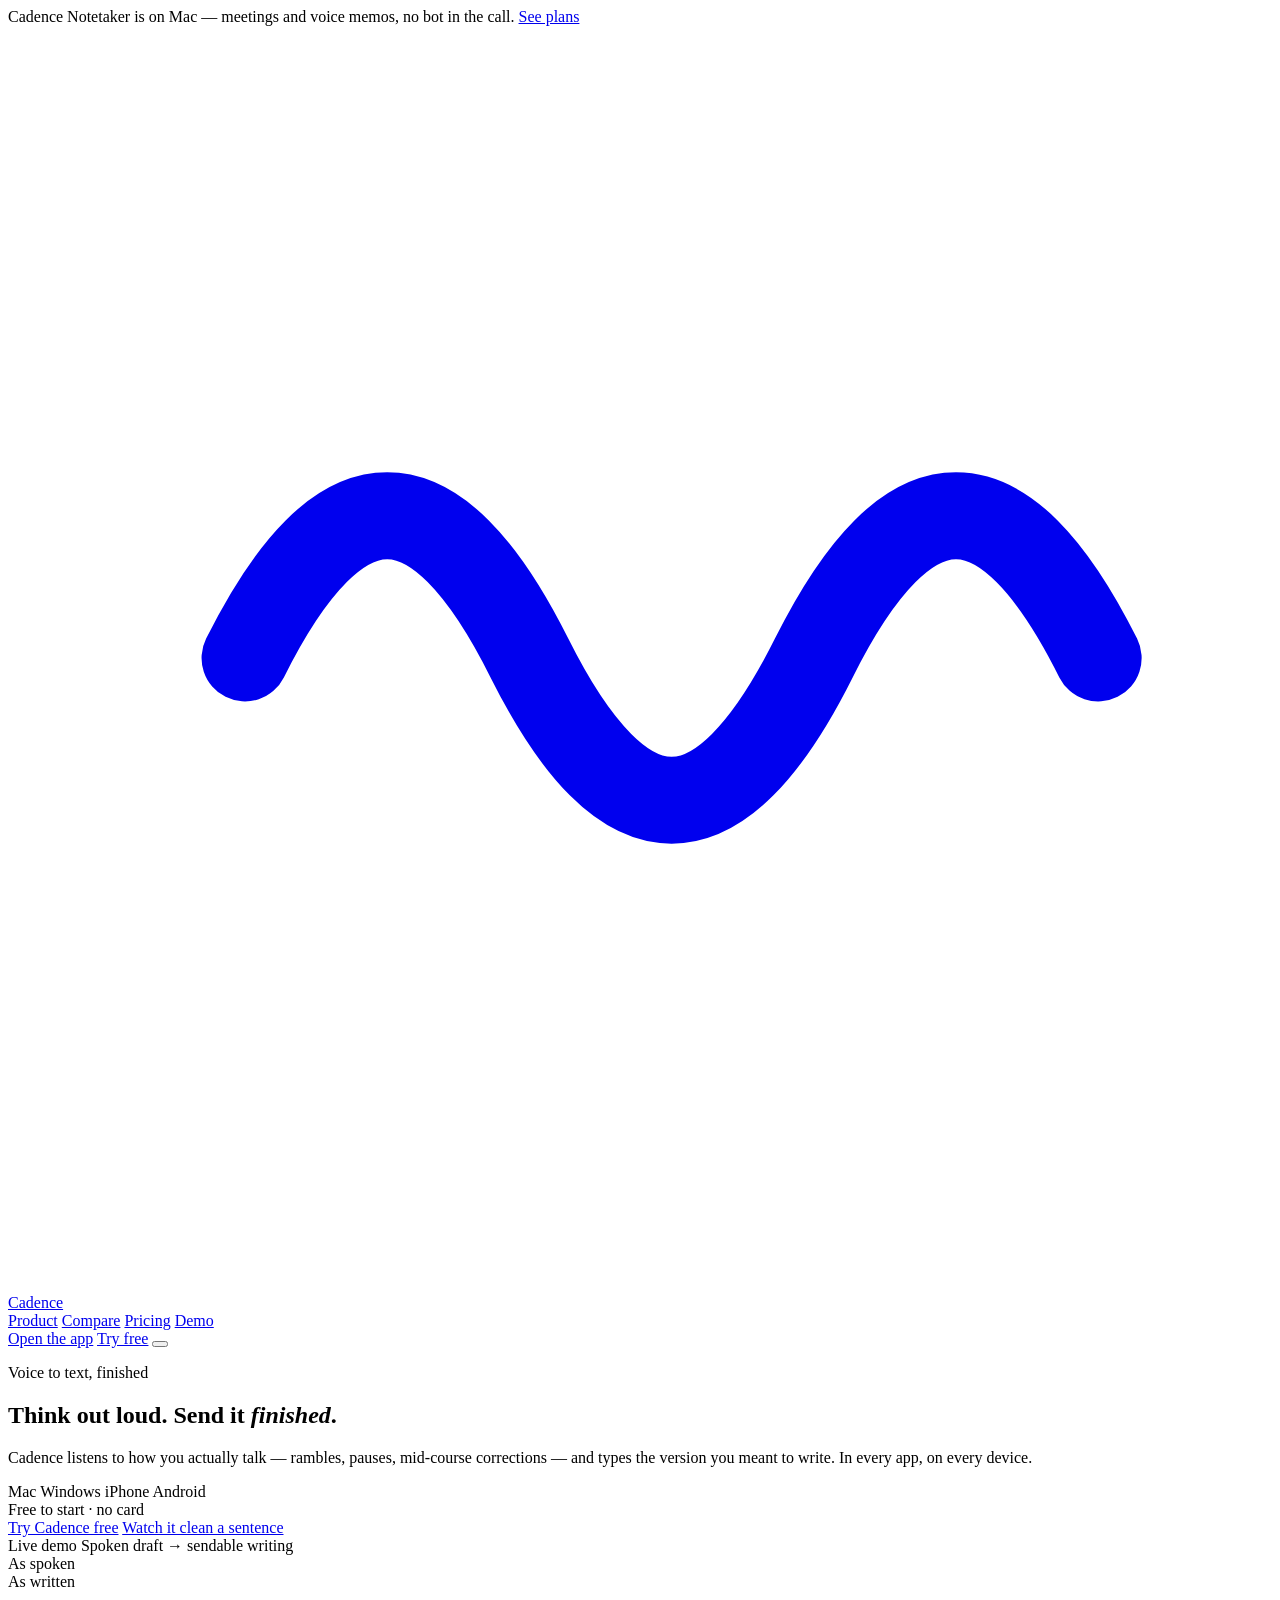
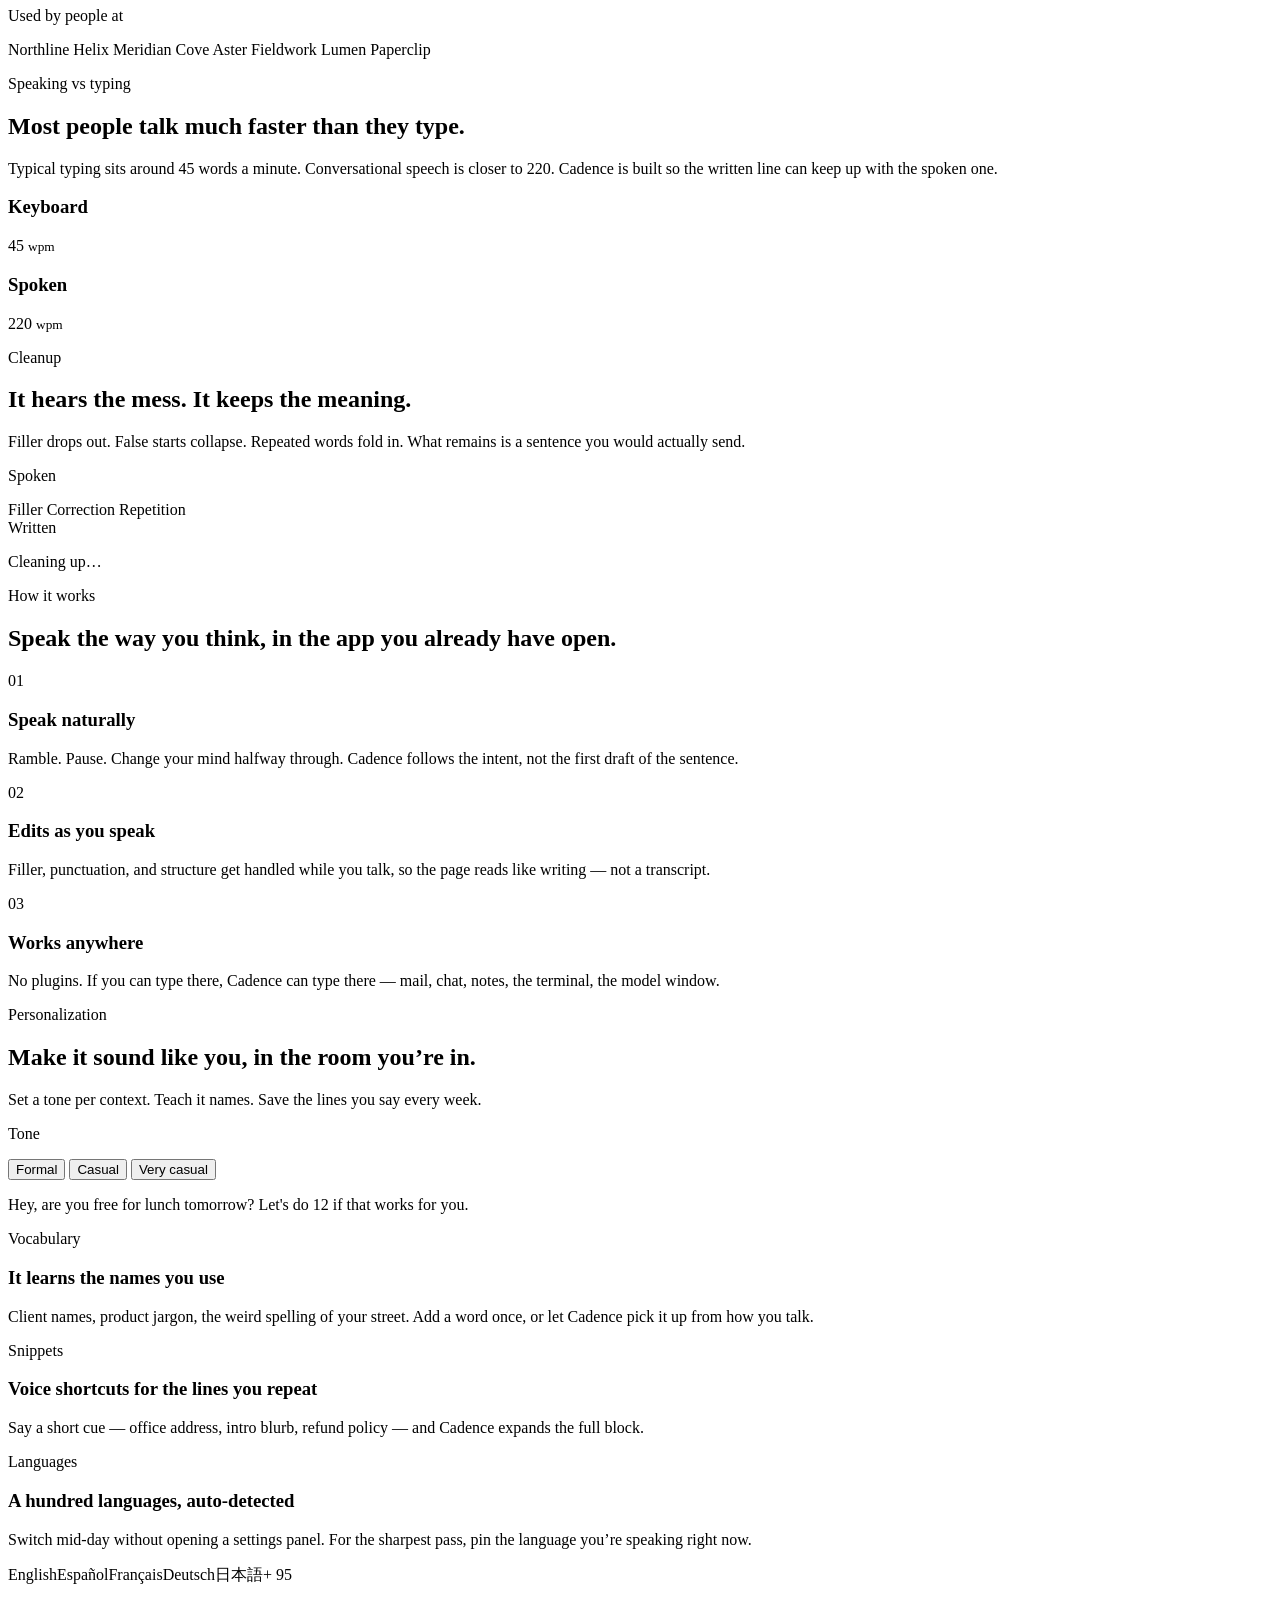
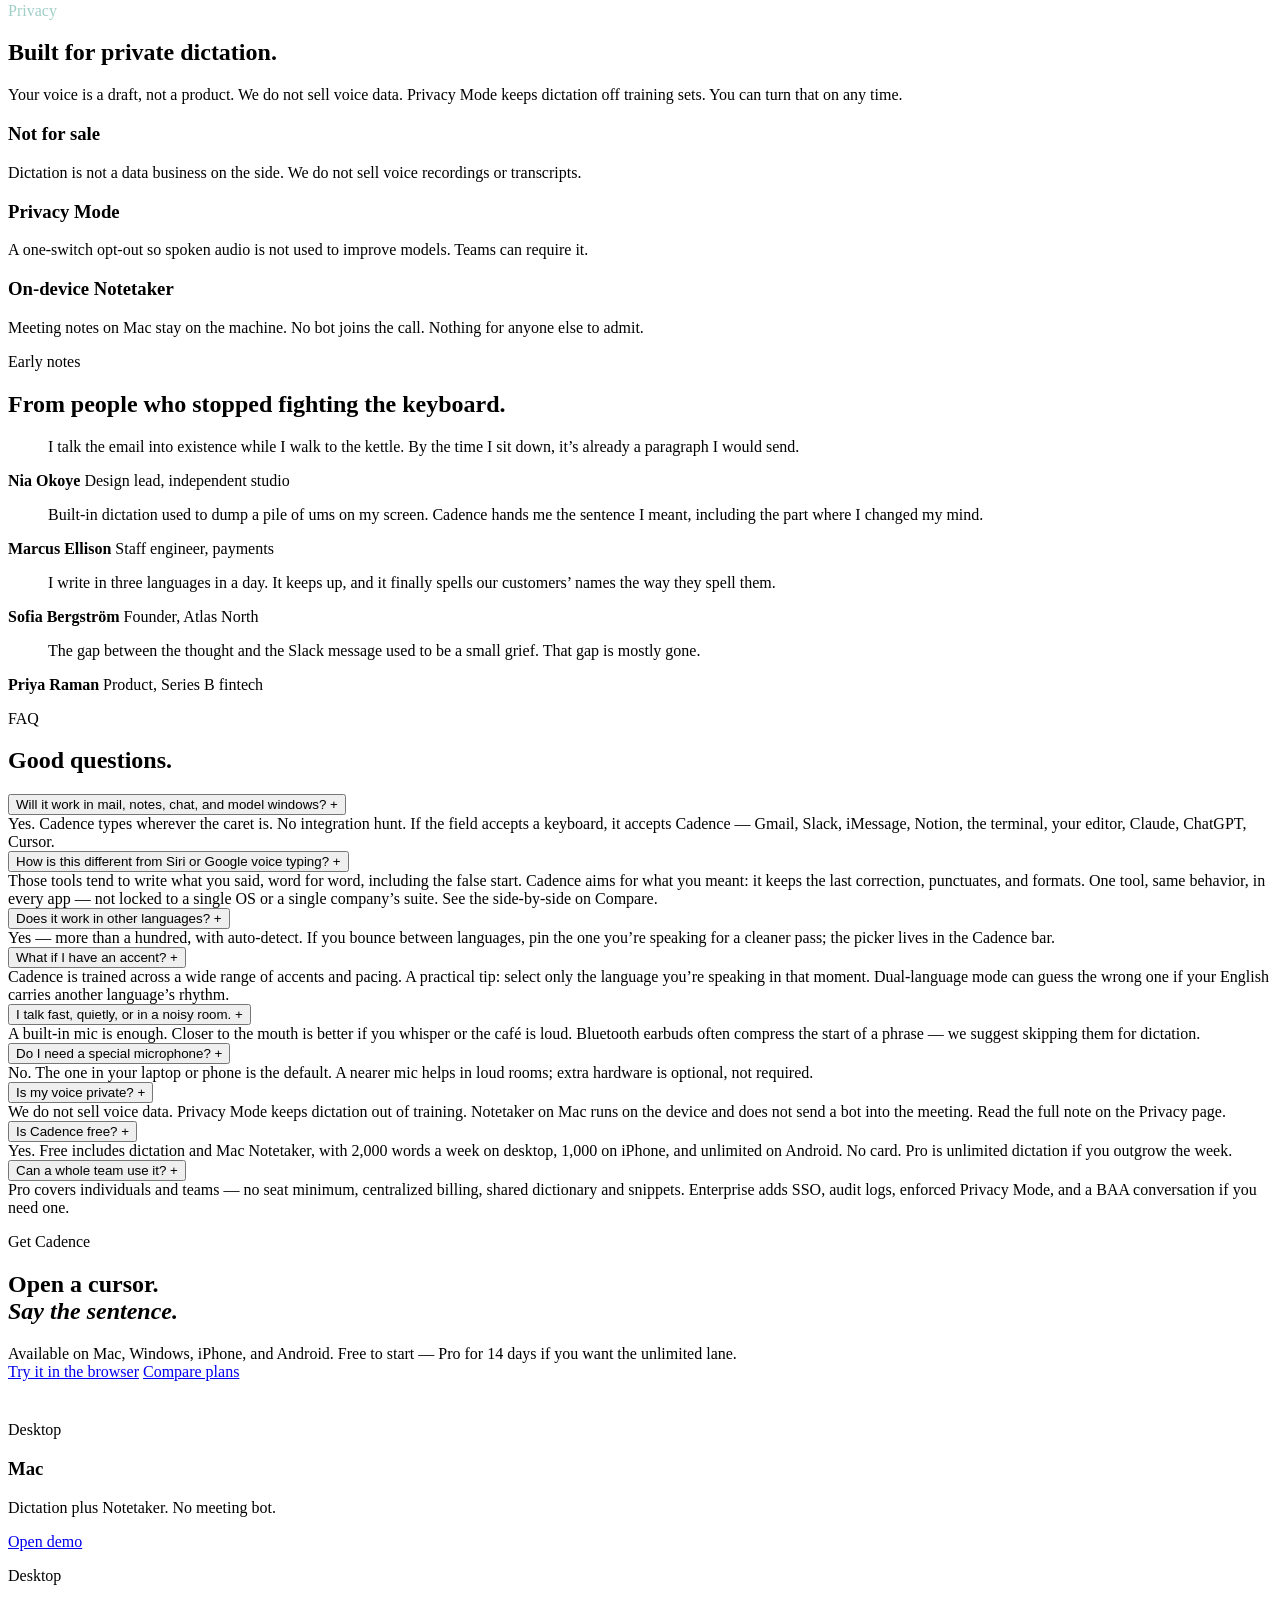
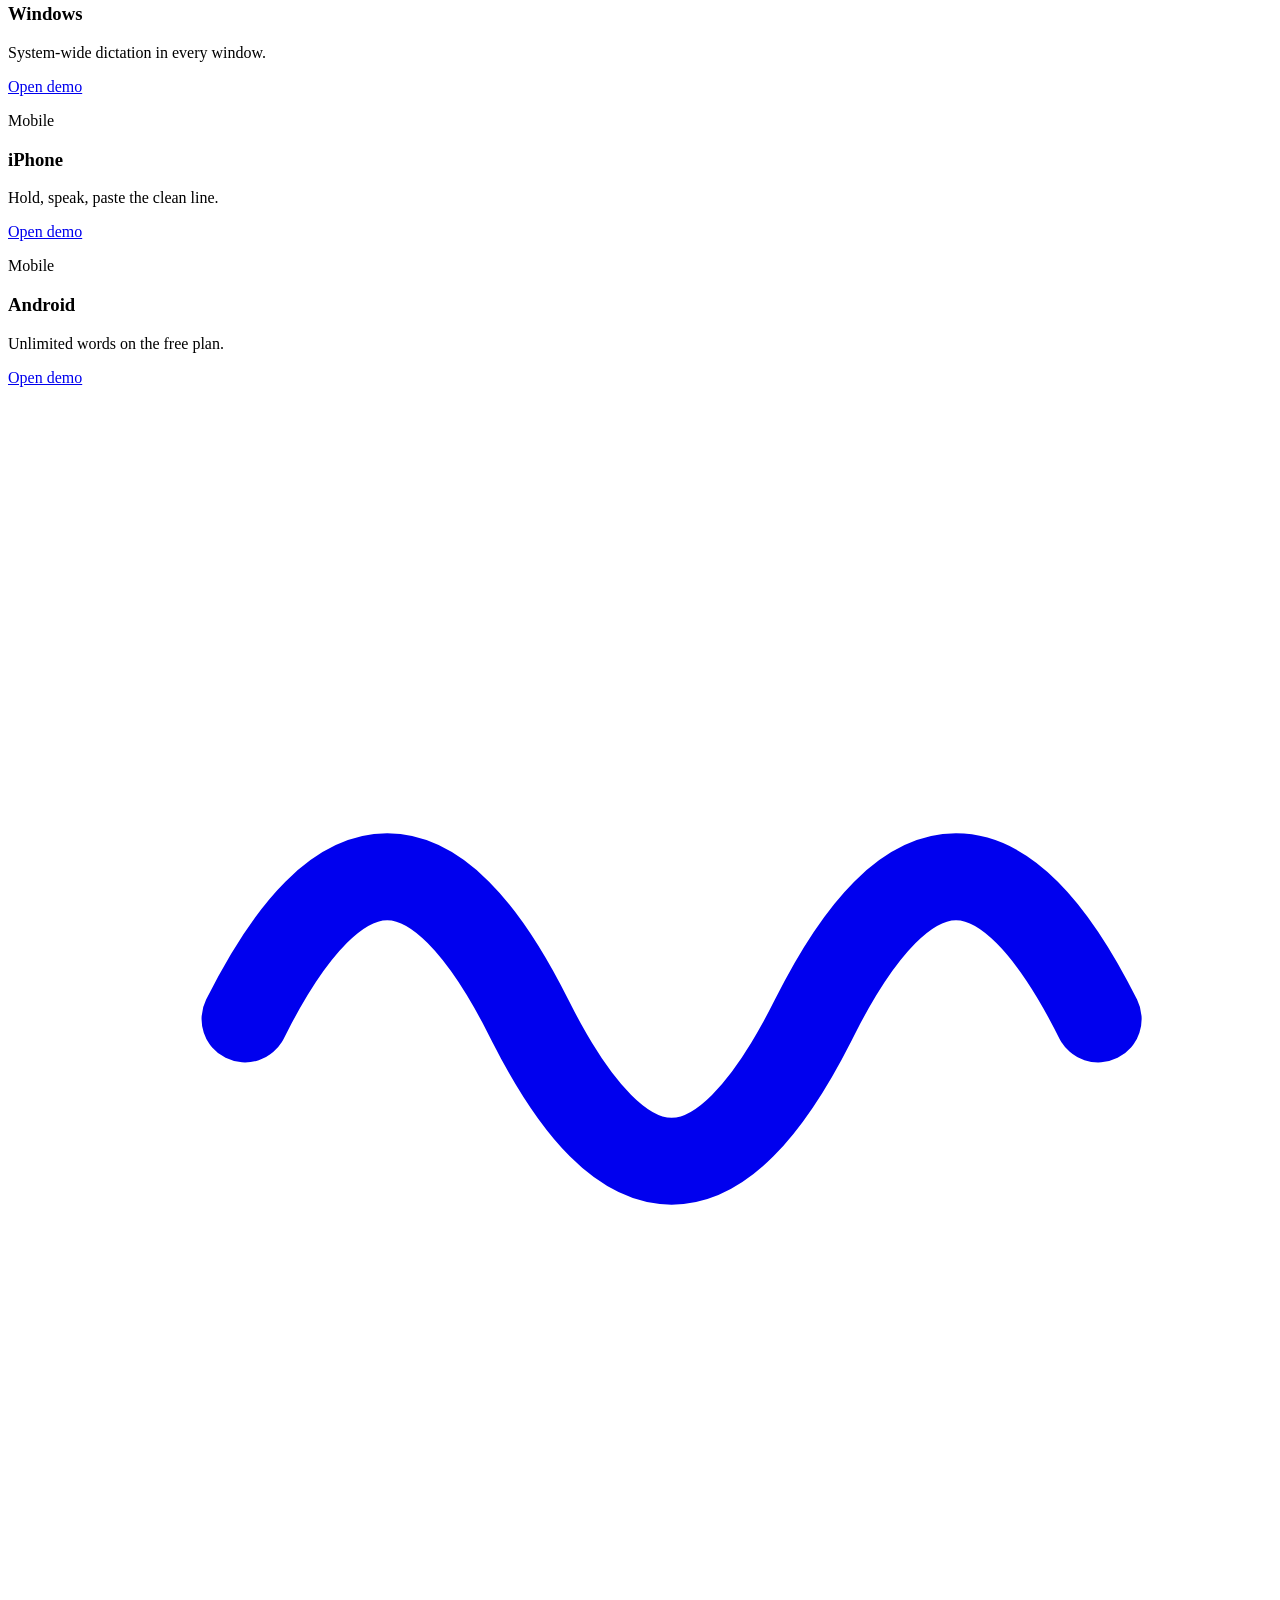
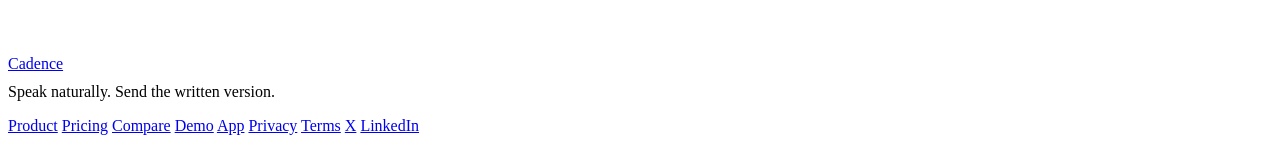
==== index.html @ e153c082 "Add Cadence homepage" ====
<!DOCTYPE html>
<html lang="en">
<head>
  <meta charset="utf-8" />
  <meta name="viewport" content="width=device-width, initial-scale=1" />
  <title>Cadence — Speak naturally, send polished writing</title>
  <meta name="description" content="Cadence turns natural speech into clear writing in every app on Mac, Windows, iPhone, and Android." />
  <link rel="icon" href="favicon.svg" type="image/svg+xml" />
  <link rel="preconnect" href="https://fonts.googleapis.com" />
  <link rel="preconnect" href="https://fonts.gstatic.com" crossorigin />
  <link href="https://fonts.googleapis.com/css2?family=Fraunces:ital,opsz,wght@0,9..144,400;0,9..144,500;0,9..144,600;1,9..144,400;1,9..144,520&family=Outfit:wght@300;400;500;560;600;700&display=swap" rel="stylesheet" />
  <link rel="stylesheet" href="styles.css" />
</head>
<body>
<div class="promo">Cadence Notetaker is on Mac — meetings and voice memos, no bot in the call. <a href="pricing.html">See plans</a></div>
<header class="nav" id="nav">
  <div class="nav-inner">
    <a class="brand" href="index.html" aria-label="Cadence home">
      <svg class="brand-mark" viewBox="0 0 32 32" fill="none" aria-hidden="true"><path d="M6 16c2.4-4.8 4.8-4.8 7.2 0s4.8 4.8 7.2 0 4.8-4.8 7.2 0" stroke="currentColor" stroke-width="2.2" stroke-linecap="round"/></svg>
      Cadence
    </a>
    <nav class="nav-links">
      <a href="index.html#product">Product</a>
      <a href="compare.html">Compare</a>
      <a href="pricing.html">Pricing</a>
      <a href="demo.html">Demo</a>
    </nav>
    <div class="nav-cta">
      <a class="btn btn-ghost btn-sm" href="app.html">Open the app</a>
      <a class="btn btn-ink btn-sm" href="app.html">Try free</a>
      <button class="nav-toggle" type="button" aria-label="Menu"><span></span></button>
    </div>
  </div>
</header>
<main>
  <section class="hero">
    <div class="wrap">
      <p class="kicker reveal">Voice to text, finished</p>
      <h1 class="display reveal reveal-2">
        <span class="line">Think out loud.</span>
        <span class="line">Send it <em>finished</em>.</span>
      </h1>
      <p class="hero-sub reveal reveal-3">Cadence listens to how you actually talk — rambles, pauses, mid-course corrections — and types the version you meant to write. In every app, on every device.</p>
      <div class="hero-meta">
        <div class="platforms">
          <span class="chip">Mac</span>
          <span class="chip">Windows</span>
          <span class="chip">iPhone</span>
          <span class="chip">Android</span>
        </div>
        <span>Free to start · no card</span>
      </div>
      <div class="hero-actions">
        <a class="btn btn-ink btn-lg" href="app.html">Try Cadence free</a>
        <a class="btn btn-ghost btn-lg" href="demo.html">Watch it clean a sentence</a>
      </div>
    </div>
    <div class="wrap-wide">
      <div class="stage" aria-live="polite">
        <div class="stage-bar">
          <span class="live-tag"><i class="live-dot"></i> Live demo</span>
          <span>Spoken draft → sendable writing</span>
        </div>
        <div class="stage-grid">
          <div class="stage-col">
            <div class="stage-label">As spoken</div>
            <div id="hero-raw" class="stage-text is-raw"></div>
          </div>
          <div class="stage-col">
            <div class="stage-label">As written</div>
            <div id="hero-clean" class="stage-text is-clean"></div>
          </div>
        </div>
      </div>
    </div>
  </section>
  <section class="logos">
    <div class="wrap">
      <p>Used by people at</p>
      <div class="logo-row" aria-label="Company wordmarks">
        <span class="wordmark">Northline</span>
        <span class="wordmark">Helix</span>
        <span class="wordmark">Meridian</span>
        <span class="wordmark">Cove</span>
        <span class="wordmark">Aster</span>
        <span class="wordmark">Fieldwork</span>
        <span class="wordmark">Lumen</span>
        <span class="wordmark">Paperclip</span>
      </div>
    </div>
  </section>
  <section class="speed" id="product">
    <div class="wrap">
      <div class="section-head">
        <p class="kicker">Speaking vs typing</p>
        <h2>Most people talk much faster than they type.</h2>
        <p>Typical typing sits around 45 words a minute. Conversational speech is closer to 220. Cadence is built so the written line can keep up with the spoken one.</p>
      </div>
      <div class="speed-grid">
        <article class="speed-card">
          <header>
            <h3>Keyboard</h3>
            <div class="wpm">45 <small>wpm</small></div>
          </header>
          <div id="kb-stream" class="speed-stream"></div>
        </article>
        <article class="speed-card is-voice">
          <header>
            <h3>Spoken</h3>
            <div class="wpm">220 <small>wpm</small></div>
          </header>
          <div id="voice-stream" class="speed-stream"></div>
        </article>
      </div>
    </div>
  </section>
  <section>
    <div class="wrap">
      <div class="section-head">
        <p class="kicker">Cleanup</p>
        <h2>It hears the mess. It keeps the meaning.</h2>
        <p>Filler drops out. False starts collapse. Repeated words fold in. What remains is a sentence you would actually send.</p>
      </div>
      <div class="cleanup-card">
        <div class="cleanup-inner">
          <div class="cleanup-raw">
            <div class="stage-label">Spoken</div>
            <p id="cleanup-raw" class="stage-text is-raw"></p>
            <div class="chips">
              <span class="flag" id="chip-fill">Filler</span>
              <span class="flag" id="chip-corr">Correction</span>
              <span class="flag" id="chip-rep">Repetition</span>
            </div>
          </div>
          <div class="cleanup-out">
            <div class="stage-label">Written</div>
            <p id="cleanup-out" class="stage-text is-clean">Cleaning up…</p>
          </div>
        </div>
      </div>
    </div>
  </section>
  <section>
    <div class="wrap">
      <div class="section-head">
        <p class="kicker">How it works</p>
        <h2>Speak the way you think, in the app you already have open.</h2>
      </div>
      <div class="pillars">
        <article class="pillar">
          <p class="kicker">01</p>
          <h3>Speak naturally</h3>
          <p>Ramble. Pause. Change your mind halfway through. Cadence follows the intent, not the first draft of the sentence.</p>
          <div class="mini-demo" id="mini-speak"></div>
        </article>
        <article class="pillar">
          <p class="kicker">02</p>
          <h3>Edits as you speak</h3>
          <p>Filler, punctuation, and structure get handled while you talk, so the page reads like writing — not a transcript.</p>
          <div class="mini-demo" id="mini-edit"></div>
        </article>
        <article class="pillar">
          <p class="kicker">03</p>
          <h3>Works anywhere</h3>
          <p>No plugins. If you can type there, Cadence can type there — mail, chat, notes, the terminal, the model window.</p>
          <div class="mini-demo" id="mini-anywhere"></div>
        </article>
      </div>
    </div>
  </section>
  <section>
    <div class="wrap">
      <div class="section-head">
        <p class="kicker">Personalization</p>
        <h2>Make it sound like you, in the room you’re in.</h2>
        <p>Set a tone per context. Teach it names. Save the lines you say every week.</p>
      </div>
      <div class="tone-panel">
        <p class="kicker">Tone</p>
        <div class="tone-pills" role="tablist">
          <button type="button" data-tone="formal">Formal</button>
          <button type="button" class="is-on" data-tone="casual">Casual</button>
          <button type="button" data-tone="very">Very casual</button>
        </div>
        <p id="tone-sample" class="tone-sample">Hey, are you free for lunch tomorrow? Let's do 12 if that works for you.</p>
      </div>
      <div class="cards-3">
        <article class="soft-card">
          <p class="kicker">Vocabulary</p>
          <h3>It learns the names you use</h3>
          <p>Client names, product jargon, the weird spelling of your street. Add a word once, or let Cadence pick it up from how you talk.</p>
        </article>
        <article class="soft-card">
          <p class="kicker">Snippets</p>
          <h3>Voice shortcuts for the lines you repeat</h3>
          <p>Say a short cue — office address, intro blurb, refund policy — and Cadence expands the full block.</p>
        </article>
        <article class="soft-card">
          <p class="kicker">Languages</p>
          <h3>A hundred languages, auto-detected</h3>
          <p>Switch mid-day without opening a settings panel. For the sharpest pass, pin the language you’re speaking right now.</p>
          <div class="lang-pills">
            <span>English</span><span>Español</span><span>Français</span><span>Deutsch</span><span>日本語</span><span>+ 95</span>
          </div>
        </article>
      </div>
    </div>
  </section>
  <section>
    <div class="wrap">
      <div class="privacy-band">
        <div class="wrap" style="width:min(1100px, calc(100% - 56px))">
          <div class="section-head">
            <p class="kicker" style="color:#9FCFC6">Privacy</p>
            <h2>Built for private dictation.</h2>
            <p>Your voice is a draft, not a product. We do not sell voice data. Privacy Mode keeps dictation off training sets. You can turn that on any time.</p>
          </div>
          <div class="privacy-grid">
            <article>
              <h3>Not for sale</h3>
              <p>Dictation is not a data business on the side. We do not sell voice recordings or transcripts.</p>
            </article>
            <article>
              <h3>Privacy Mode</h3>
              <p>A one-switch opt-out so spoken audio is not used to improve models. Teams can require it.</p>
            </article>
            <article>
              <h3>On-device Notetaker</h3>
              <p>Meeting notes on Mac stay on the machine. No bot joins the call. Nothing for anyone else to admit.</p>
            </article>
          </div>
        </div>
      </div>
    </div>
  </section>
  <section>
    <div class="wrap">
      <div class="section-head">
        <p class="kicker">Early notes</p>
        <h2>From people who stopped fighting the keyboard.</h2>
      </div>
      <div class="quotes">
        <article class="quote">
          <blockquote>I talk the email into existence while I walk to the kettle. By the time I sit down, it’s already a paragraph I would send.</blockquote>
          <footer><strong>Nia Okoye</strong> Design lead, independent studio</footer>
        </article>
        <article class="quote">
          <blockquote>Built-in dictation used to dump a pile of ums on my screen. Cadence hands me the sentence I meant, including the part where I changed my mind.</blockquote>
          <footer><strong>Marcus Ellison</strong> Staff engineer, payments</footer>
        </article>
        <article class="quote">
          <blockquote>I write in three languages in a day. It keeps up, and it finally spells our customers’ names the way they spell them.</blockquote>
          <footer><strong>Sofia Bergström</strong> Founder, Atlas North</footer>
        </article>
        <article class="quote">
          <blockquote>The gap between the thought and the Slack message used to be a small grief. That gap is mostly gone.</blockquote>
          <footer><strong>Priya Raman</strong> Product, Series B fintech</footer>
        </article>
      </div>
    </div>
  </section>
  <section id="faq">
    <div class="wrap">
      <div class="section-head">
        <p class="kicker">FAQ</p>
        <h2>Good questions.</h2>
      </div>
      <div class="faq-list">
        <article class="faq-item is-open">
          <button type="button">Will it work in mail, notes, chat, and model windows? <span>+</span></button>
          <div class="ans">Yes. Cadence types wherever the caret is. No integration hunt. If the field accepts a keyboard, it accepts Cadence — Gmail, Slack, iMessage, Notion, the terminal, your editor, Claude, ChatGPT, Cursor.</div>
        </article>
        <article class="faq-item">
          <button type="button">How is this different from Siri or Google voice typing? <span>+</span></button>
          <div class="ans">Those tools tend to write what you said, word for word, including the false start. Cadence aims for what you meant: it keeps the last correction, punctuates, and formats. One tool, same behavior, in every app — not locked to a single OS or a single company’s suite. See the side-by-side on Compare.</div>
        </article>
        <article class="faq-item">
          <button type="button">Does it work in other languages? <span>+</span></button>
          <div class="ans">Yes — more than a hundred, with auto-detect. If you bounce between languages, pin the one you’re speaking for a cleaner pass; the picker lives in the Cadence bar.</div>
        </article>
        <article class="faq-item">
          <button type="button">What if I have an accent? <span>+</span></button>
          <div class="ans">Cadence is trained across a wide range of accents and pacing. A practical tip: select only the language you’re speaking in that moment. Dual-language mode can guess the wrong one if your English carries another language’s rhythm.</div>
        </article>
        <article class="faq-item">
          <button type="button">I talk fast, quietly, or in a noisy room. <span>+</span></button>
          <div class="ans">A built-in mic is enough. Closer to the mouth is better if you whisper or the café is loud. Bluetooth earbuds often compress the start of a phrase — we suggest skipping them for dictation.</div>
        </article>
        <article class="faq-item">
          <button type="button">Do I need a special microphone? <span>+</span></button>
          <div class="ans">No. The one in your laptop or phone is the default. A nearer mic helps in loud rooms; extra hardware is optional, not required.</div>
        </article>
        <article class="faq-item">
          <button type="button">Is my voice private? <span>+</span></button>
          <div class="ans">We do not sell voice data. Privacy Mode keeps dictation out of training. Notetaker on Mac runs on the device and does not send a bot into the meeting. Read the full note on the Privacy page.</div>
        </article>
        <article class="faq-item">
          <button type="button">Is Cadence free? <span>+</span></button>
          <div class="ans">Yes. Free includes dictation and Mac Notetaker, with 2,000 words a week on desktop, 1,000 on iPhone, and unlimited on Android. No card. Pro is unlimited dictation if you outgrow the week.</div>
        </article>
        <article class="faq-item">
          <button type="button">Can a whole team use it? <span>+</span></button>
          <div class="ans">Pro covers individuals and teams — no seat minimum, centralized billing, shared dictionary and snippets. Enterprise adds SSO, audit logs, enforced Privacy Mode, and a BAA conversation if you need one.</div>
        </article>
      </div>
    </div>
  </section>
  <section class="cta-band" id="download">
    <div class="wrap">
      <p class="kicker">Get Cadence</p>
      <h2>Open a cursor.<br><em>Say the sentence.</em></h2>
      <p class="lede" style="margin:0 auto">Available on Mac, Windows, iPhone, and Android. Free to start — Pro for 14 days if you want the unlimited lane.</p>
      <div class="cta-actions">
        <a class="btn btn-ink btn-lg" href="app.html">Try it in the browser</a>
        <a class="btn btn-ghost btn-lg" href="pricing.html">Compare plans</a>
      </div>
      <div class="dl-grid" style="margin-top:40px;text-align:left">
        <article class="dl-card">
          <p class="kicker">Desktop</p>
          <h3>Mac</h3>
          <p>Dictation plus Notetaker. No meeting bot.</p>
          <a class="btn btn-ink btn-sm" href="app.html">Open demo</a>
        </article>
        <article class="dl-card">
          <p class="kicker">Desktop</p>
          <h3>Windows</h3>
          <p>System-wide dictation in every window.</p>
          <a class="btn btn-ink btn-sm" href="app.html">Open demo</a>
        </article>
        <article class="dl-card">
          <p class="kicker">Mobile</p>
          <h3>iPhone</h3>
          <p>Hold, speak, paste the clean line.</p>
          <a class="btn btn-ink btn-sm" href="app.html">Open demo</a>
        </article>
        <article class="dl-card">
          <p class="kicker">Mobile</p>
          <h3>Android</h3>
          <p>Unlimited words on the free plan.</p>
          <a class="btn btn-ink btn-sm" href="app.html">Open demo</a>
        </article>
      </div>
    </div>
  </section>
</main>
<footer class="footer">
  <div class="wrap footer-grid">
    <div>
      <a class="brand" href="index.html">
        <svg class="brand-mark" viewBox="0 0 32 32" fill="none" aria-hidden="true"><path d="M6 16c2.4-4.8 4.8-4.8 7.2 0s4.8 4.8 7.2 0 4.8-4.8 7.2 0" stroke="currentColor" stroke-width="2.2" stroke-linecap="round"/></svg>
        Cadence
      </a>
      <p class="fine" style="margin-top:10px">Speak naturally. Send the written version.</p>
    </div>
    <nav>
      <a href="index.html#product">Product</a>
      <a href="pricing.html">Pricing</a>
      <a href="compare.html">Compare</a>
      <a href="demo.html">Demo</a>
      <a href="app.html">App</a>
      <a href="privacy.html">Privacy</a>
      <a href="terms.html">Terms</a>
      <a href="https://x.com" rel="noopener">X</a>
      <a href="https://www.linkedin.com" rel="noopener">LinkedIn</a>
    </nav>
  </div>
</footer>
<script src="site.js"></script>
</body>
</html>
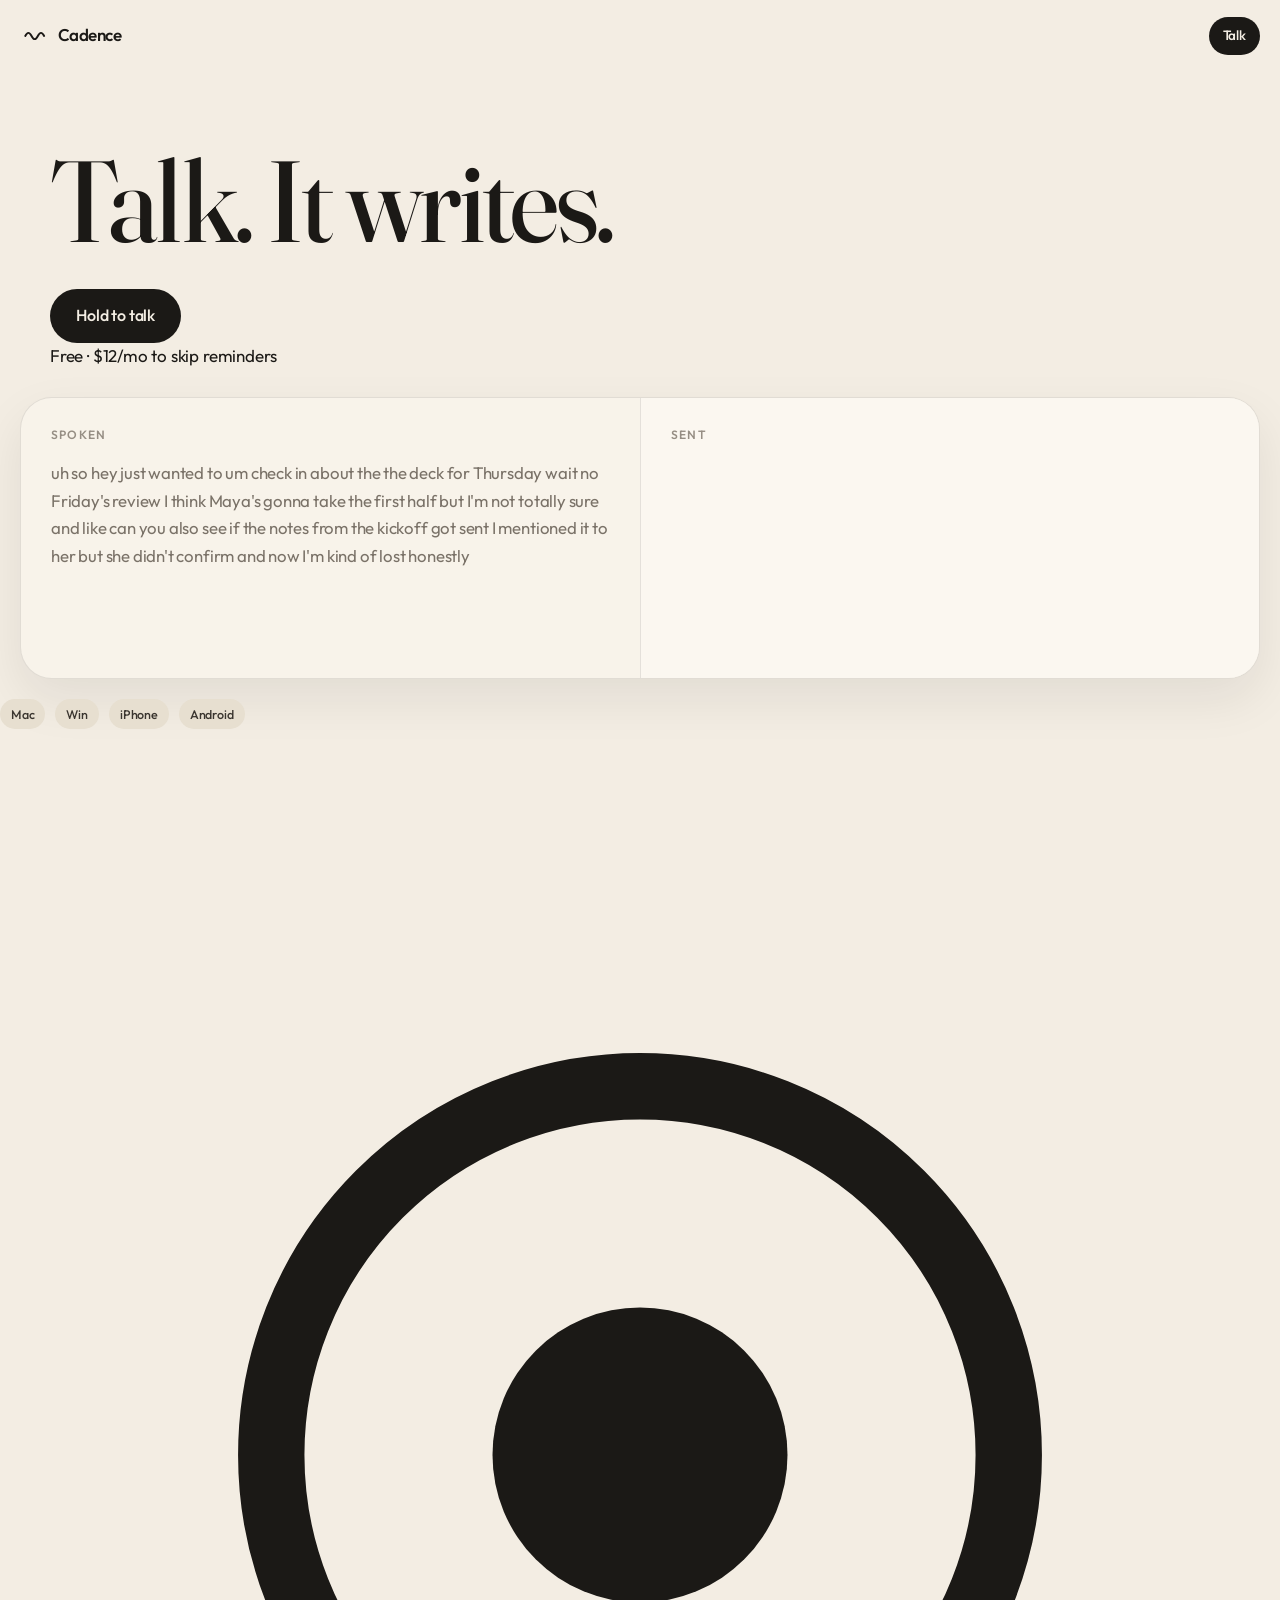
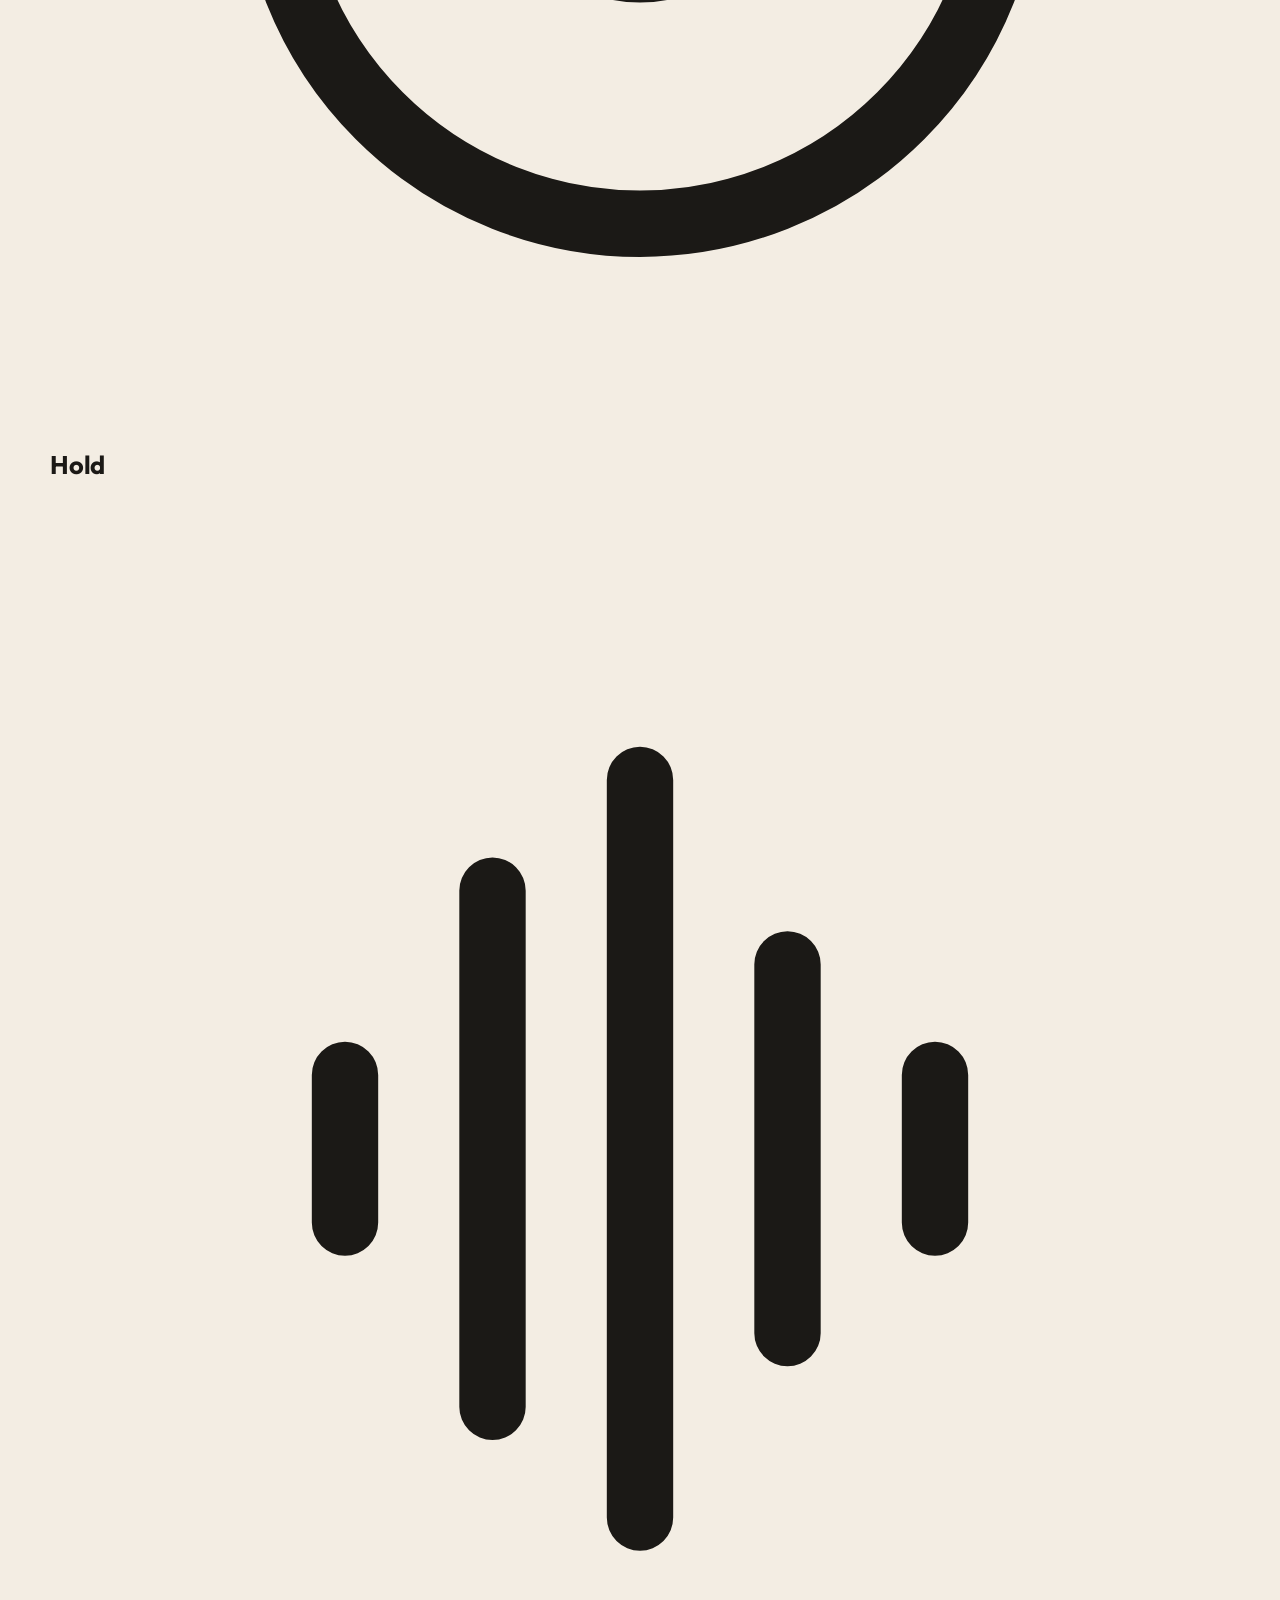
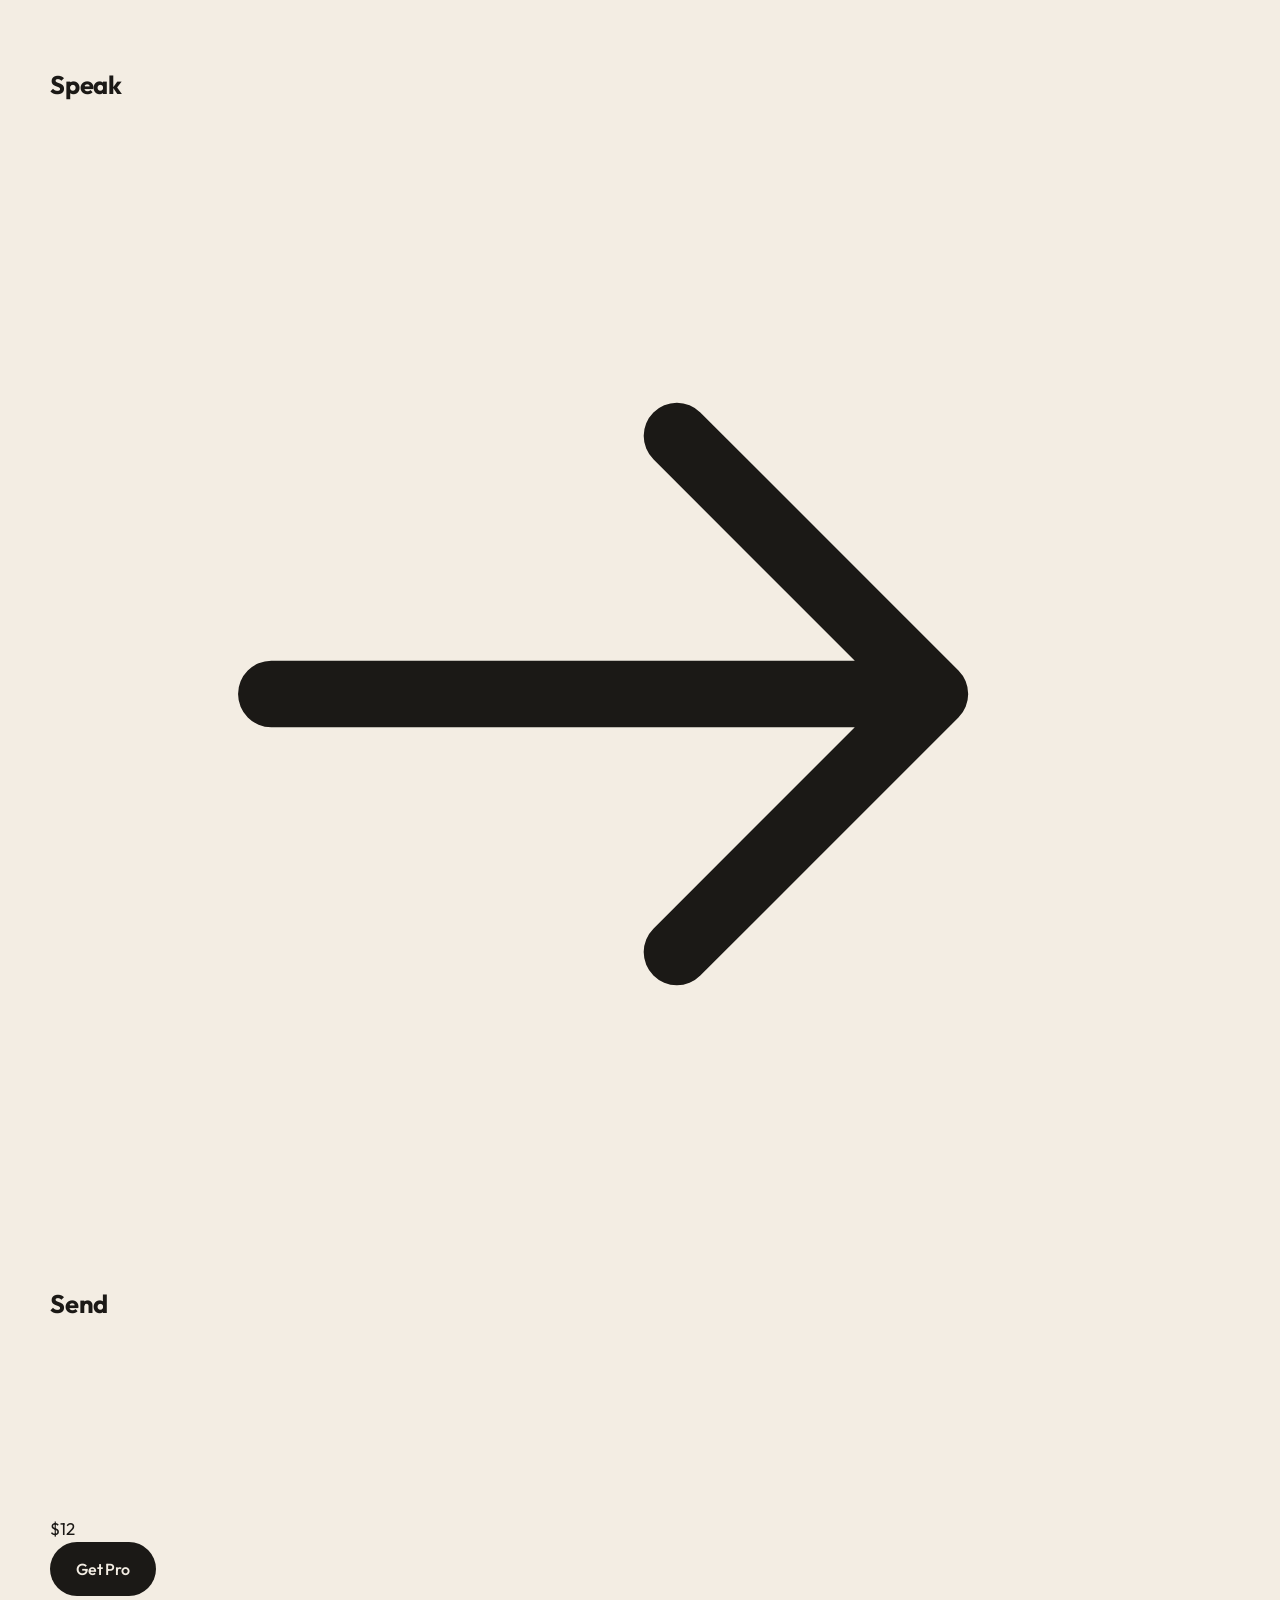
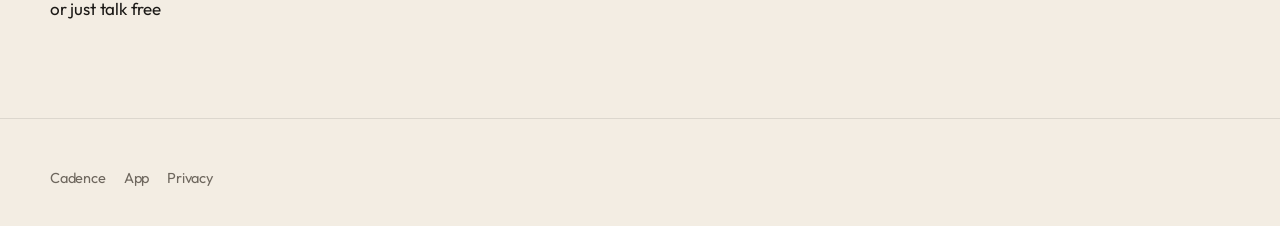
==== commit dec6e9ca: "10-second homepage: glance, demo, one button" ====
--- a/index.html
+++ b/index.html
@@ -1,370 +1,156 @@
 <!DOCTYPE html>
 <html lang="en">
-<head>
-  <meta charset="utf-8" />
-  <meta name="viewport" content="width=device-width, initial-scale=1" />
-  <title>Cadence — Speak naturally, send polished writing</title>
-  <meta name="description" content="Cadence turns natural speech into clear writing in every app on Mac, Windows, iPhone, and Android." />
-  <link rel="icon" href="favicon.svg" type="image/svg+xml" />
-  <link rel="preconnect" href="https://fonts.googleapis.com" />
-  <link rel="preconnect" href="https://fonts.gstatic.com" crossorigin />
-  <link href="https://fonts.googleapis.com/css2?family=Fraunces:ital,opsz,wght@0,9..144,400;0,9..144,500;0,9..144,600;1,9..144,400;1,9..144,520&family=Outfit:wght@300;400;500;560;600;700&display=swap" rel="stylesheet" />
-  <link rel="stylesheet" href="styles.css" />
-</head>
-<body>
-<div class="promo">Cadence Notetaker is on Mac — meetings and voice memos, no bot in the call. <a href="pricing.html">See plans</a></div>
-<header class="nav" id="nav">
-  <div class="nav-inner">
-    <a class="brand" href="index.html" aria-label="Cadence home">
-      <svg class="brand-mark" viewBox="0 0 32 32" fill="none" aria-hidden="true"><path d="M6 16c2.4-4.8 4.8-4.8 7.2 0s4.8 4.8 7.2 0 4.8-4.8 7.2 0" stroke="currentColor" stroke-width="2.2" stroke-linecap="round"/></svg>
-      Cadence
-    </a>
-    <nav class="nav-links">
-      <a href="index.html#product">Product</a>
-      <a href="compare.html">Compare</a>
-      <a href="pricing.html">Pricing</a>
-      <a href="demo.html">Demo</a>
-    </nav>
-    <div class="nav-cta">
-      <a class="btn btn-ghost btn-sm" href="app.html">Open the app</a>
-      <a class="btn btn-ink btn-sm" href="app.html">Try free</a>
-      <button class="nav-toggle" type="button" aria-label="Menu"><span></span></button>
-    </div>
-  </div>
-</header>
-<main>
-  <section class="hero">
-    <div class="wrap">
-      <p class="kicker reveal">Voice to text, finished</p>
-      <h1 class="display reveal reveal-2">
-        <span class="line">Think out loud.</span>
-        <span class="line">Send it <em>finished</em>.</span>
-      </h1>
-      <p class="hero-sub reveal reveal-3">Cadence listens to how you actually talk — rambles, pauses, mid-course corrections — and types the version you meant to write. In every app, on every device.</p>
-      <div class="hero-meta">
-        <div class="platforms">
-          <span class="chip">Mac</span>
-          <span class="chip">Windows</span>
-          <span class="chip">iPhone</span>
-          <span class="chip">Android</span>
+  <head>
+    <meta charset="utf-8">
+    <meta name="viewport" content="width=device-width, initial-scale=1">
+    <title>
+      Cadence — Talk. It writes.
+    </title>
+    <meta name="description" content="Talk. Cadence writes the polished version. Free to start.">
+    <link rel="icon" href="favicon.svg" type="image/svg+xml">
+    <link rel="preconnect" href="https://fonts.googleapis.com">
+    <link rel="preconnect" href="https://fonts.gstatic.com" crossorigin="">
+    <link href="https://fonts.googleapis.com/css2?family=Fraunces:ital,opsz,wght@0,9..144,400;0,9..144,500;0,9..144,600;1,9..144,400;1,9..144,520&family=Outfit:wght@300;400;500;560;600;700&display=swap" rel="stylesheet">
+    <link rel="stylesheet" href="styles.css">
+  </head>
+  <body class="sell">
+    <header class="nav" id="nav">
+      <div class="nav-inner">
+        <a class="brand" href="index.html" aria-label="Cadence home">
+          <svg class="brand-mark" viewBox="0 0 32 32" fill="none" aria-hidden="true">
+            <path d="M6 16c2.4-4.8 4.8-4.8 7.2 0s4.8 4.8 7.2 0 4.8-4.8 7.2 0" stroke="currentColor" stroke-width="2.2" stroke-linecap="round">
+            </path>
+          </svg>
+          Cadence
+        </a>
+        <div class="nav-cta">
+          <a class="btn btn-ink btn-sm" href="app.html">
+            Talk
+          </a>
         </div>
-        <span>Free to start · no card</span>
       </div>
-      <div class="hero-actions">
-        <a class="btn btn-ink btn-lg" href="app.html">Try Cadence free</a>
-        <a class="btn btn-ghost btn-lg" href="demo.html">Watch it clean a sentence</a>
-      </div>
-    </div>
-    <div class="wrap-wide">
-      <div class="stage" aria-live="polite">
-        <div class="stage-bar">
-          <span class="live-tag"><i class="live-dot"></i> Live demo</span>
-          <span>Spoken draft → sendable writing</span>
+    </header>
+    <main>
+      <section class="hero sell-hero">
+        <div class="wrap sell-pitch">
+          <h1 class="display reveal">
+            Talk. It writes.
+          </h1>
+          <div class="hero-actions reveal reveal-2">
+            <a class="btn btn-ink btn-lg" href="app.html">
+              Hold to talk
+            </a>
+          </div>
+          <p class="sell-fine reveal reveal-3">
+            Free · $12/mo to skip reminders
+          </p>
         </div>
-        <div class="stage-grid">
-          <div class="stage-col">
-            <div class="stage-label">As spoken</div>
-            <div id="hero-raw" class="stage-text is-raw"></div>
-          </div>
-          <div class="stage-col">
-            <div class="stage-label">As written</div>
-            <div id="hero-clean" class="stage-text is-clean"></div>
+        <div class="wrap-wide sell-stage-wrap">
+          <div class="stage sell-stage" aria-live="polite">
+            <div class="stage-grid">
+              <div class="stage-col">
+                <div class="stage-label">
+                  Spoken
+                </div>
+                <div id="hero-raw" class="stage-text is-raw">
+                </div>
+              </div>
+              <div class="stage-col">
+                <div class="stage-label">
+                  Sent
+                </div>
+                <div id="hero-clean" class="stage-text is-clean">
+                </div>
+              </div>
+            </div>
           </div>
         </div>
+        <div class="platforms sell-platforms" aria-label="Platforms">
+          <span class="chip">
+            Mac
+          </span>
+          <span class="chip">
+            Win
+          </span>
+          <span class="chip">
+            iPhone
+          </span>
+          <span class="chip">
+            Android
+          </span>
+        </div>
+      </section>
+      <section class="sell-steps">
+        <div class="wrap sell-tiles">
+          <article class="sell-tile">
+            <span class="sell-ico" aria-hidden="true">
+              <svg viewBox="0 0 32 32" fill="none">
+                <circle cx="16" cy="16" r="10" stroke="currentColor" stroke-width="1.8">
+                </circle>
+                <circle cx="16" cy="16" r="4" fill="currentColor">
+                </circle>
+              </svg>
+            </span>
+            <h2>
+              Hold
+            </h2>
+          </article>
+          <article class="sell-tile">
+            <span class="sell-ico" aria-hidden="true">
+              <svg viewBox="0 0 32 32" fill="none">
+                <path d="M8 16v4M12 11v14M16 8v20M20 13v10M24 16v4" stroke="currentColor" stroke-width="1.8" stroke-linecap="round">
+                </path>
+              </svg>
+            </span>
+            <h2>
+              Speak
+            </h2>
+          </article>
+          <article class="sell-tile">
+            <span class="sell-ico" aria-hidden="true">
+              <svg viewBox="0 0 32 32" fill="none">
+                <path d="M6 16h18M17 9l7 7-7 7" stroke="currentColor" stroke-width="1.8" stroke-linecap="round" stroke-linejoin="round">
+                </path>
+              </svg>
+            </span>
+            <h2>
+              Send
+            </h2>
+          </article>
+        </div>
+      </section>
+      <section class="sell-price">
+        <div class="wrap">
+          <p class="sell-dollar">
+            $12
+          </p>
+          <a class="btn btn-ink btn-lg" href="checkout.html">
+            Get Pro
+          </a>
+          <p class="sell-or">
+            <a href="app.html">
+              or just talk free
+            </a>
+          </p>
+        </div>
+      </section>
+    </main>
+    <footer class="footer sell-footer">
+      <div class="wrap">
+        <nav>
+          <a href="index.html">
+            Cadence
+          </a>
+          <a href="app.html">
+            App
+          </a>
+          <a href="privacy.html">
+            Privacy
+          </a>
+        </nav>
       </div>
-    </div>
-  </section>
-  <section class="logos">
-    <div class="wrap">
-      <p>Used by people at</p>
-      <div class="logo-row" aria-label="Company wordmarks">
-        <span class="wordmark">Northline</span>
-        <span class="wordmark">Helix</span>
-        <span class="wordmark">Meridian</span>
-        <span class="wordmark">Cove</span>
-        <span class="wordmark">Aster</span>
-        <span class="wordmark">Fieldwork</span>
-        <span class="wordmark">Lumen</span>
-        <span class="wordmark">Paperclip</span>
-      </div>
-    </div>
-  </section>
-  <section class="speed" id="product">
-    <div class="wrap">
-      <div class="section-head">
-        <p class="kicker">Speaking vs typing</p>
-        <h2>Most people talk much faster than they type.</h2>
-        <p>Typical typing sits around 45 words a minute. Conversational speech is closer to 220. Cadence is built so the written line can keep up with the spoken one.</p>
-      </div>
-      <div class="speed-grid">
-        <article class="speed-card">
-          <header>
-            <h3>Keyboard</h3>
-            <div class="wpm">45 <small>wpm</small></div>
-          </header>
-          <div id="kb-stream" class="speed-stream"></div>
-        </article>
-        <article class="speed-card is-voice">
-          <header>
-            <h3>Spoken</h3>
-            <div class="wpm">220 <small>wpm</small></div>
-          </header>
-          <div id="voice-stream" class="speed-stream"></div>
-        </article>
-      </div>
-    </div>
-  </section>
-  <section>
-    <div class="wrap">
-      <div class="section-head">
-        <p class="kicker">Cleanup</p>
-        <h2>It hears the mess. It keeps the meaning.</h2>
-        <p>Filler drops out. False starts collapse. Repeated words fold in. What remains is a sentence you would actually send.</p>
-      </div>
-      <div class="cleanup-card">
-        <div class="cleanup-inner">
-          <div class="cleanup-raw">
-            <div class="stage-label">Spoken</div>
-            <p id="cleanup-raw" class="stage-text is-raw"></p>
-            <div class="chips">
-              <span class="flag" id="chip-fill">Filler</span>
-              <span class="flag" id="chip-corr">Correction</span>
-              <span class="flag" id="chip-rep">Repetition</span>
-            </div>
-          </div>
-          <div class="cleanup-out">
-            <div class="stage-label">Written</div>
-            <p id="cleanup-out" class="stage-text is-clean">Cleaning up…</p>
-          </div>
-        </div>
-      </div>
-    </div>
-  </section>
-  <section>
-    <div class="wrap">
-      <div class="section-head">
-        <p class="kicker">How it works</p>
-        <h2>Speak the way you think, in the app you already have open.</h2>
-      </div>
-      <div class="pillars">
-        <article class="pillar">
-          <p class="kicker">01</p>
-          <h3>Speak naturally</h3>
-          <p>Ramble. Pause. Change your mind halfway through. Cadence follows the intent, not the first draft of the sentence.</p>
-          <div class="mini-demo" id="mini-speak"></div>
-        </article>
-        <article class="pillar">
-          <p class="kicker">02</p>
-          <h3>Edits as you speak</h3>
-          <p>Filler, punctuation, and structure get handled while you talk, so the page reads like writing — not a transcript.</p>
-          <div class="mini-demo" id="mini-edit"></div>
-        </article>
-        <article class="pillar">
-          <p class="kicker">03</p>
-          <h3>Works anywhere</h3>
-          <p>No plugins. If you can type there, Cadence can type there — mail, chat, notes, the terminal, the model window.</p>
-          <div class="mini-demo" id="mini-anywhere"></div>
-        </article>
-      </div>
-    </div>
-  </section>
-  <section>
-    <div class="wrap">
-      <div class="section-head">
-        <p class="kicker">Personalization</p>
-        <h2>Make it sound like you, in the room you’re in.</h2>
-        <p>Set a tone per context. Teach it names. Save the lines you say every week.</p>
-      </div>
-      <div class="tone-panel">
-        <p class="kicker">Tone</p>
-        <div class="tone-pills" role="tablist">
-          <button type="button" data-tone="formal">Formal</button>
-          <button type="button" class="is-on" data-tone="casual">Casual</button>
-          <button type="button" data-tone="very">Very casual</button>
-        </div>
-        <p id="tone-sample" class="tone-sample">Hey, are you free for lunch tomorrow? Let's do 12 if that works for you.</p>
-      </div>
-      <div class="cards-3">
-        <article class="soft-card">
-          <p class="kicker">Vocabulary</p>
-          <h3>It learns the names you use</h3>
-          <p>Client names, product jargon, the weird spelling of your street. Add a word once, or let Cadence pick it up from how you talk.</p>
-        </article>
-        <article class="soft-card">
-          <p class="kicker">Snippets</p>
-          <h3>Voice shortcuts for the lines you repeat</h3>
-          <p>Say a short cue — office address, intro blurb, refund policy — and Cadence expands the full block.</p>
-        </article>
-        <article class="soft-card">
-          <p class="kicker">Languages</p>
-          <h3>A hundred languages, auto-detected</h3>
-          <p>Switch mid-day without opening a settings panel. For the sharpest pass, pin the language you’re speaking right now.</p>
-          <div class="lang-pills">
-            <span>English</span><span>Español</span><span>Français</span><span>Deutsch</span><span>日本語</span><span>+ 95</span>
-          </div>
-        </article>
-      </div>
-    </div>
-  </section>
-  <section>
-    <div class="wrap">
-      <div class="privacy-band">
-        <div class="wrap" style="width:min(1100px, calc(100% - 56px))">
-          <div class="section-head">
-            <p class="kicker" style="color:#9FCFC6">Privacy</p>
-            <h2>Built for private dictation.</h2>
-            <p>Your voice is a draft, not a product. We do not sell voice data. Privacy Mode keeps dictation off training sets. You can turn that on any time.</p>
-          </div>
-          <div class="privacy-grid">
-            <article>
-              <h3>Not for sale</h3>
-              <p>Dictation is not a data business on the side. We do not sell voice recordings or transcripts.</p>
-            </article>
-            <article>
-              <h3>Privacy Mode</h3>
-              <p>A one-switch opt-out so spoken audio is not used to improve models. Teams can require it.</p>
-            </article>
-            <article>
-              <h3>On-device Notetaker</h3>
-              <p>Meeting notes on Mac stay on the machine. No bot joins the call. Nothing for anyone else to admit.</p>
-            </article>
-          </div>
-        </div>
-      </div>
-    </div>
-  </section>
-  <section>
-    <div class="wrap">
-      <div class="section-head">
-        <p class="kicker">Early notes</p>
-        <h2>From people who stopped fighting the keyboard.</h2>
-      </div>
-      <div class="quotes">
-        <article class="quote">
-          <blockquote>I talk the email into existence while I walk to the kettle. By the time I sit down, it’s already a paragraph I would send.</blockquote>
-          <footer><strong>Nia Okoye</strong> Design lead, independent studio</footer>
-        </article>
-        <article class="quote">
-          <blockquote>Built-in dictation used to dump a pile of ums on my screen. Cadence hands me the sentence I meant, including the part where I changed my mind.</blockquote>
-          <footer><strong>Marcus Ellison</strong> Staff engineer, payments</footer>
-        </article>
-        <article class="quote">
-          <blockquote>I write in three languages in a day. It keeps up, and it finally spells our customers’ names the way they spell them.</blockquote>
-          <footer><strong>Sofia Bergström</strong> Founder, Atlas North</footer>
-        </article>
-        <article class="quote">
-          <blockquote>The gap between the thought and the Slack message used to be a small grief. That gap is mostly gone.</blockquote>
-          <footer><strong>Priya Raman</strong> Product, Series B fintech</footer>
-        </article>
-      </div>
-    </div>
-  </section>
-  <section id="faq">
-    <div class="wrap">
-      <div class="section-head">
-        <p class="kicker">FAQ</p>
-        <h2>Good questions.</h2>
-      </div>
-      <div class="faq-list">
-        <article class="faq-item is-open">
-          <button type="button">Will it work in mail, notes, chat, and model windows? <span>+</span></button>
-          <div class="ans">Yes. Cadence types wherever the caret is. No integration hunt. If the field accepts a keyboard, it accepts Cadence — Gmail, Slack, iMessage, Notion, the terminal, your editor, Claude, ChatGPT, Cursor.</div>
-        </article>
-        <article class="faq-item">
-          <button type="button">How is this different from Siri or Google voice typing? <span>+</span></button>
-          <div class="ans">Those tools tend to write what you said, word for word, including the false start. Cadence aims for what you meant: it keeps the last correction, punctuates, and formats. One tool, same behavior, in every app — not locked to a single OS or a single company’s suite. See the side-by-side on Compare.</div>
-        </article>
-        <article class="faq-item">
-          <button type="button">Does it work in other languages? <span>+</span></button>
-          <div class="ans">Yes — more than a hundred, with auto-detect. If you bounce between languages, pin the one you’re speaking for a cleaner pass; the picker lives in the Cadence bar.</div>
-        </article>
-        <article class="faq-item">
-          <button type="button">What if I have an accent? <span>+</span></button>
-          <div class="ans">Cadence is trained across a wide range of accents and pacing. A practical tip: select only the language you’re speaking in that moment. Dual-language mode can guess the wrong one if your English carries another language’s rhythm.</div>
-        </article>
-        <article class="faq-item">
-          <button type="button">I talk fast, quietly, or in a noisy room. <span>+</span></button>
-          <div class="ans">A built-in mic is enough. Closer to the mouth is better if you whisper or the café is loud. Bluetooth earbuds often compress the start of a phrase — we suggest skipping them for dictation.</div>
-        </article>
-        <article class="faq-item">
-          <button type="button">Do I need a special microphone? <span>+</span></button>
-          <div class="ans">No. The one in your laptop or phone is the default. A nearer mic helps in loud rooms; extra hardware is optional, not required.</div>
-        </article>
-        <article class="faq-item">
-          <button type="button">Is my voice private? <span>+</span></button>
-          <div class="ans">We do not sell voice data. Privacy Mode keeps dictation out of training. Notetaker on Mac runs on the device and does not send a bot into the meeting. Read the full note on the Privacy page.</div>
-        </article>
-        <article class="faq-item">
-          <button type="button">Is Cadence free? <span>+</span></button>
-          <div class="ans">Yes. Free includes dictation and Mac Notetaker, with 2,000 words a week on desktop, 1,000 on iPhone, and unlimited on Android. No card. Pro is unlimited dictation if you outgrow the week.</div>
-        </article>
-        <article class="faq-item">
-          <button type="button">Can a whole team use it? <span>+</span></button>
-          <div class="ans">Pro covers individuals and teams — no seat minimum, centralized billing, shared dictionary and snippets. Enterprise adds SSO, audit logs, enforced Privacy Mode, and a BAA conversation if you need one.</div>
-        </article>
-      </div>
-    </div>
-  </section>
-  <section class="cta-band" id="download">
-    <div class="wrap">
-      <p class="kicker">Get Cadence</p>
-      <h2>Open a cursor.<br><em>Say the sentence.</em></h2>
-      <p class="lede" style="margin:0 auto">Available on Mac, Windows, iPhone, and Android. Free to start — Pro for 14 days if you want the unlimited lane.</p>
-      <div class="cta-actions">
-        <a class="btn btn-ink btn-lg" href="app.html">Try it in the browser</a>
-        <a class="btn btn-ghost btn-lg" href="pricing.html">Compare plans</a>
-      </div>
-      <div class="dl-grid" style="margin-top:40px;text-align:left">
-        <article class="dl-card">
-          <p class="kicker">Desktop</p>
-          <h3>Mac</h3>
-          <p>Dictation plus Notetaker. No meeting bot.</p>
-          <a class="btn btn-ink btn-sm" href="app.html">Open demo</a>
-        </article>
-        <article class="dl-card">
-          <p class="kicker">Desktop</p>
-          <h3>Windows</h3>
-          <p>System-wide dictation in every window.</p>
-          <a class="btn btn-ink btn-sm" href="app.html">Open demo</a>
-        </article>
-        <article class="dl-card">
-          <p class="kicker">Mobile</p>
-          <h3>iPhone</h3>
-          <p>Hold, speak, paste the clean line.</p>
-          <a class="btn btn-ink btn-sm" href="app.html">Open demo</a>
-        </article>
-        <article class="dl-card">
-          <p class="kicker">Mobile</p>
-          <h3>Android</h3>
-          <p>Unlimited words on the free plan.</p>
-          <a class="btn btn-ink btn-sm" href="app.html">Open demo</a>
-        </article>
-      </div>
-    </div>
-  </section>
-</main>
-<footer class="footer">
-  <div class="wrap footer-grid">
-    <div>
-      <a class="brand" href="index.html">
-        <svg class="brand-mark" viewBox="0 0 32 32" fill="none" aria-hidden="true"><path d="M6 16c2.4-4.8 4.8-4.8 7.2 0s4.8 4.8 7.2 0 4.8-4.8 7.2 0" stroke="currentColor" stroke-width="2.2" stroke-linecap="round"/></svg>
-        Cadence
-      </a>
-      <p class="fine" style="margin-top:10px">Speak naturally. Send the written version.</p>
-    </div>
-    <nav>
-      <a href="index.html#product">Product</a>
-      <a href="pricing.html">Pricing</a>
-      <a href="compare.html">Compare</a>
-      <a href="demo.html">Demo</a>
-      <a href="app.html">App</a>
-      <a href="privacy.html">Privacy</a>
-      <a href="terms.html">Terms</a>
-      <a href="https://x.com" rel="noopener">X</a>
-      <a href="https://www.linkedin.com" rel="noopener">LinkedIn</a>
-    </nav>
-  </div>
-</footer>
-<script src="site.js"></script>
-</body>
+    </footer>
+    <script src="site.js">
+    </script>
+  </body>
 </html>
--- a/styles.css
+++ b/styles.css
@@ -0,0 +1,637 @@
+/* Cadence — warm editorial marketing + product chrome */
+:root {
+  --page: #F3EDE3;
+  --page-2: #EBE4D6;
+  --ink: #1B1916;
+  --ink-soft: #3A352F;
+  --muted: #6E675E;
+  --faint: #968E84;
+  --sand: #E7DFD0;
+  --sand-2: #DDD4C3;
+  --card: #F8F3EA;
+  --line: rgba(27, 25, 22, 0.1);
+  --line-strong: rgba(27, 25, 22, 0.16);
+  --accent: #1A5C55;
+  --accent-ink: #0E3A36;
+  --accent-soft: #D4E6E2;
+  --live: #1A5C55;
+  --shadow: 0 20px 50px rgba(27, 25, 22, 0.08);
+  --shadow-sm: 0 8px 24px rgba(27, 25, 22, 0.06);
+  --radius: 28px;
+  --radius-sm: 16px;
+  --font-serif: "Fraunces", "Source Serif 4", Georgia, serif;
+  --font-sans: "Outfit", "DM Sans", system-ui, sans-serif;
+  --nav-h: 72px;
+}
+
+*, *::before, *::after { box-sizing: border-box; margin: 0; padding: 0; }
+html { scroll-behavior: smooth; }
+html, body { min-height: 100%; }
+body {
+  background: var(--page);
+  color: var(--ink);
+  font-family: var(--font-sans);
+  font-size: 17px;
+  line-height: 1.55;
+  letter-spacing: -0.011em;
+  -webkit-font-smoothing: antialiased;
+  text-rendering: optimizeLegibility;
+}
+img, svg { display: block; max-width: 100%; }
+a { color: inherit; text-decoration: none; }
+button, input, textarea, select { font: inherit; color: inherit; }
+button { cursor: pointer; border: 0; background: none; }
+ul, ol { list-style: none; }
+
+.wrap { width: min(1180px, calc(100% - 48px)); margin-inline: auto; }
+.wrap-wide { width: min(1280px, calc(100% - 40px)); margin-inline: auto; }
+
+.display {
+  font-family: var(--font-serif);
+  font-weight: 450;
+  letter-spacing: -0.03em;
+  line-height: 0.98;
+}
+.display em, .italic { font-style: italic; font-weight: 420; }
+.kicker {
+  font-size: 12px;
+  font-weight: 560;
+  letter-spacing: 0.14em;
+  text-transform: uppercase;
+  color: var(--accent);
+}
+.lede { color: var(--ink-soft); font-size: 1.15rem; max-width: 38rem; }
+.muted { color: var(--muted); }
+.faint { color: var(--faint); }
+
+.promo {
+  background: var(--ink);
+  color: #F3EDE3;
+  text-align: center;
+  font-size: 13.5px;
+  letter-spacing: 0.01em;
+  padding: 10px 20px;
+}
+.promo a { text-decoration: underline; text-underline-offset: 3px; color: #D4E6E2; }
+
+.nav {
+  position: sticky; top: 0; z-index: 40;
+  height: var(--nav-h);
+  display: flex; align-items: center;
+  backdrop-filter: blur(16px);
+  background: color-mix(in srgb, var(--page) 82%, transparent);
+  border-bottom: 1px solid transparent;
+}
+.nav.is-scrolled { border-bottom-color: var(--line); }
+.nav-inner {
+  width: min(1280px, calc(100% - 40px));
+  margin: 0 auto;
+  display: flex; align-items: center; justify-content: space-between;
+  gap: 24px;
+}
+.brand { display: flex; align-items: center; gap: 10px; font-weight: 560; letter-spacing: -0.03em; }
+.brand-mark { width: 28px; height: 28px; }
+.nav-links { display: flex; align-items: center; gap: 28px; font-size: 15px; color: var(--ink-soft); }
+.nav-links a:hover { color: var(--ink); }
+.nav-cta { display: flex; align-items: center; gap: 10px; }
+.nav-toggle { display: none; width: 42px; height: 42px; border-radius: 999px; border: 1px solid var(--line-strong); }
+.nav-toggle span, .nav-toggle span::before, .nav-toggle span::after {
+  display: block; width: 16px; height: 1.5px; background: var(--ink); position: relative; margin: 0 auto;
+}
+.nav-toggle span::before, .nav-toggle span::after { content: ""; position: absolute; left: 0; }
+.nav-toggle span::before { top: -5px; }
+.nav-toggle span::after { top: 5px; }
+
+.btn {
+  display: inline-flex; align-items: center; justify-content: center; gap: 8px;
+  height: 48px; padding: 0 22px; border-radius: 999px;
+  font-size: 15px; font-weight: 530; letter-spacing: -0.01em;
+  transition: transform .2s ease, background .2s ease, color .2s ease, box-shadow .2s ease;
+  white-space: nowrap;
+}
+.btn:hover { transform: translateY(-1px); }
+.btn-ink { background: var(--ink); color: var(--page); }
+.btn-ink:hover { background: #000; }
+.btn-ghost { background: transparent; color: var(--ink); border: 1px solid var(--line-strong); }
+.btn-ghost:hover { background: rgba(27,25,22,0.04); }
+.btn-accent { background: var(--accent); color: #F6F3EC; }
+.btn-lg { height: 54px; padding: 0 26px; font-size: 16px; }
+.btn-sm { height: 38px; padding: 0 14px; font-size: 13.5px; }
+
+.hero { padding: 72px 0 40px; }
+.hero-grid { display: grid; grid-template-columns: 1fr; gap: 48px; }
+.hero h1 { font-size: clamp(3.4rem, 9vw, 7.4rem); max-width: 14ch; }
+.hero h1 .line { display: block; }
+.hero-sub {
+  margin-top: 28px;
+  font-size: clamp(1.1rem, 2vw, 1.28rem);
+  color: var(--ink-soft);
+  max-width: 36rem;
+}
+.hero-meta { margin-top: 22px; display: flex; flex-wrap: wrap; gap: 10px 18px; align-items: center; color: var(--muted); font-size: 14.5px; }
+.platforms { display: flex; gap: 10px; flex-wrap: wrap; }
+.chip {
+  display: inline-flex; align-items: center; gap: 6px;
+  height: 30px; padding: 0 11px; border-radius: 999px;
+  background: var(--sand); color: var(--ink-soft); font-size: 12.5px; font-weight: 500;
+}
+.hero-actions { margin-top: 32px; display: flex; flex-wrap: wrap; gap: 12px; align-items: center; }
+.fine { font-size: 13.5px; color: var(--muted); }
+
+.stage {
+  margin: 28px auto 20px;
+  background: var(--card);
+  border: 1px solid var(--line);
+  border-radius: 32px;
+  box-shadow: var(--shadow);
+  overflow: hidden;
+}
+.stage-bar {
+  display: flex; align-items: center; justify-content: space-between;
+  padding: 16px 22px; border-bottom: 1px solid var(--line);
+  font-size: 13px; color: var(--muted);
+}
+.live-dot {
+  width: 8px; height: 8px; border-radius: 50%; background: var(--accent);
+  box-shadow: 0 0 0 0 rgba(26,92,85,0.55);
+  animation: pulse 1.6s ease-out infinite;
+}
+@keyframes pulse {
+  0% { box-shadow: 0 0 0 0 rgba(26,92,85,0.45); }
+  70% { box-shadow: 0 0 0 10px rgba(26,92,85,0); }
+  100% { box-shadow: 0 0 0 0 rgba(26,92,85,0); }
+}
+.live-tag { display: inline-flex; align-items: center; gap: 8px; font-weight: 560; color: var(--accent); letter-spacing: 0.08em; text-transform: uppercase; font-size: 11px; }
+.stage-grid { display: grid; grid-template-columns: 1fr 1fr; min-height: 280px; }
+.stage-col { padding: 28px 30px 34px; }
+.stage-col + .stage-col { border-left: 1px solid var(--line); background: #FBF7F0; }
+.stage-label { font-size: 12px; font-weight: 560; letter-spacing: 0.1em; text-transform: uppercase; color: var(--faint); margin-bottom: 14px; }
+.stage-text { font-size: 1.05rem; line-height: 1.65; color: var(--ink-soft); min-height: 8.5em; }
+.stage-text.is-raw { color: #7A7268; }
+.stage-text.is-clean { color: var(--ink); font-family: var(--font-serif); font-size: 1.2rem; line-height: 1.5; }
+.caret { display: inline-block; width: 1px; height: 1em; background: var(--accent); margin-left: 1px; animation: blink 1s step-end infinite; vertical-align: text-bottom; }
+@keyframes blink { 50% { opacity: 0; } }
+.hl-fill { background: #F3D9C8; color: inherit; border-radius: 3px; }
+.hl-corr { background: #DCE8C8; color: inherit; border-radius: 3px; }
+.hl-rep { background: #D7E4F0; color: inherit; border-radius: 3px; }
+
+.logos { padding: 56px 0 24px; }
+.logos p { text-align: center; color: var(--muted); font-size: 13.5px; margin-bottom: 22px; }
+.logo-row { display: flex; flex-wrap: wrap; justify-content: center; gap: 12px 28px; align-items: center; }
+.wordmark { font-weight: 560; letter-spacing: -0.04em; color: var(--ink); opacity: 0.42; font-size: 22px; user-select: none; }
+.wordmark:nth-child(2) { font-family: var(--font-serif); font-style: italic; font-weight: 450; letter-spacing: -0.02em; }
+.wordmark:nth-child(3) { letter-spacing: 0.18em; text-transform: uppercase; font-size: 13px; font-weight: 620; }
+.wordmark:nth-child(4) { font-weight: 300; letter-spacing: 0.02em; }
+.wordmark:nth-child(5) { font-family: var(--font-serif); font-weight: 600; }
+.wordmark:nth-child(6) { letter-spacing: 0.28em; text-transform: uppercase; font-size: 12px; }
+.wordmark:nth-child(7) { font-style: italic; font-weight: 400; }
+.wordmark:nth-child(8) { font-weight: 700; letter-spacing: -0.06em; }
+
+section { padding: 96px 0; }
+.section-head { max-width: 20em; margin-bottom: 40px; }
+.section-head h2 {
+  font-family: var(--font-serif);
+  font-size: clamp(2.4rem, 5.6vw, 4.4rem);
+  letter-spacing: -0.03em;
+  line-height: 1.02;
+  font-weight: 450;
+}
+.section-head p { margin-top: 16px; color: var(--muted); font-size: 1.08rem; max-width: 34rem; }
+
+.speed { background: var(--page-2); border-radius: 40px; margin: 24px auto; padding: 80px 0; }
+.speed-grid { display: grid; grid-template-columns: 1fr 1fr; gap: 20px; }
+.speed-card {
+  background: var(--card);
+  border: 1px solid var(--line);
+  border-radius: 24px;
+  padding: 28px;
+  min-height: 340px;
+  display: flex; flex-direction: column;
+}
+.speed-card header { display: flex; justify-content: space-between; align-items: baseline; margin-bottom: 18px; }
+.speed-card h3 { font-size: 15px; font-weight: 560; }
+.wpm { font-family: var(--font-serif); font-size: 2.4rem; letter-spacing: -0.04em; }
+.wpm small { font-size: 0.95rem; color: var(--muted); font-family: var(--font-sans); margin-left: 6px; }
+.speed-stream {
+  flex: 1; overflow: hidden; color: var(--ink-soft); font-size: 15.5px; line-height: 1.7;
+  mask-image: linear-gradient(to bottom, #000 60%, transparent);
+}
+.speed-card.is-voice { background: var(--ink); color: var(--page); border-color: transparent; }
+.speed-card.is-voice .speed-stream { color: #E8E0D2; }
+.speed-card.is-voice .wpm small { color: #B8AFA3; }
+
+.cleanup-card {
+  background: var(--card);
+  border: 1px solid var(--line);
+  border-radius: 28px;
+  padding: 8px;
+  box-shadow: var(--shadow-sm);
+}
+.cleanup-inner { display: grid; grid-template-columns: 1.1fr 0.9fr; gap: 0; }
+.cleanup-raw, .cleanup-out { padding: 28px 30px; }
+.cleanup-out { background: #FBF7F0; border-radius: 22px; }
+.chips { display: flex; flex-wrap: wrap; gap: 8px; margin: 18px 0 0; }
+.flag {
+  display: inline-flex; align-items: center; gap: 6px;
+  height: 30px; padding: 0 11px; border-radius: 999px;
+  font-size: 12.5px; font-weight: 530; background: var(--sand);
+}
+.flag.on { background: var(--accent-soft); color: var(--accent-ink); }
+
+.pillars { display: grid; grid-template-columns: repeat(3, 1fr); gap: 18px; }
+.pillar {
+  background: var(--card);
+  border: 1px solid var(--line);
+  border-radius: 24px;
+  padding: 26px 24px 28px;
+  min-height: 280px;
+}
+.pillar h3 {
+  font-family: var(--font-serif);
+  font-size: 1.7rem;
+  font-weight: 450;
+  letter-spacing: -0.03em;
+  margin: 8px 0 10px;
+}
+.pillar p { color: var(--muted); font-size: 15.5px; }
+.mini-demo {
+  margin-top: 20px; padding: 14px 16px; border-radius: 14px;
+  background: var(--sand); font-size: 13.5px; line-height: 1.5; color: var(--ink-soft); min-height: 5.6em;
+}
+
+.tone-panel {
+  background: var(--card);
+  border: 1px solid var(--line);
+  border-radius: 28px;
+  padding: 28px;
+}
+.tone-pills { display: flex; gap: 8px; flex-wrap: wrap; margin: 8px 0 22px; }
+.tone-pills button {
+  height: 40px; padding: 0 16px; border-radius: 999px;
+  border: 1px solid var(--line-strong); color: var(--ink-soft); font-weight: 520;
+}
+.tone-pills button.is-on { background: var(--ink); color: var(--page); border-color: var(--ink); }
+.tone-sample {
+  font-family: var(--font-serif);
+  font-size: clamp(1.4rem, 3vw, 2rem);
+  line-height: 1.35;
+  letter-spacing: -0.02em;
+  min-height: 3.2em;
+}
+.cards-3 { display: grid; grid-template-columns: repeat(3, 1fr); gap: 16px; margin-top: 18px; }
+.soft-card {
+  background: var(--card);
+  border: 1px solid var(--line);
+  border-radius: 22px;
+  padding: 22px;
+}
+.soft-card h3 { font-size: 1.15rem; margin: 8px 0 8px; letter-spacing: -0.02em; }
+.soft-card p { color: var(--muted); font-size: 15px; }
+.lang-pills { display: flex; flex-wrap: wrap; gap: 6px; margin-top: 14px; }
+.lang-pills span { font-size: 12px; padding: 5px 9px; border-radius: 999px; background: var(--sand); color: var(--ink-soft); }
+
+.privacy-band {
+  background: var(--ink);
+  color: #F3EDE3;
+  border-radius: 40px;
+  padding: 80px 0;
+}
+.privacy-band h2 { color: #F3EDE3; }
+.privacy-band .section-head p { color: #C9C0B4; }
+.privacy-grid { display: grid; grid-template-columns: repeat(3, 1fr); gap: 16px; }
+.privacy-grid article {
+  background: rgba(243,237,227,0.05);
+  border: 1px solid rgba(243,237,227,0.1);
+  border-radius: 20px;
+  padding: 22px;
+}
+.privacy-grid h3 { font-size: 1.1rem; margin-bottom: 8px; }
+.privacy-grid p { color: #C9C0B4; font-size: 15px; }
+
+.quotes { display: grid; grid-template-columns: repeat(2, 1fr); gap: 16px; }
+.quote {
+  background: var(--card);
+  border: 1px solid var(--line);
+  border-radius: 24px;
+  padding: 28px;
+}
+.quote blockquote {
+  font-family: var(--font-serif);
+  font-size: 1.45rem;
+  line-height: 1.3;
+  letter-spacing: -0.025em;
+}
+.quote footer { margin-top: 22px; color: var(--muted); font-size: 14px; }
+.quote footer strong { display: block; color: var(--ink); font-size: 15px; }
+
+.faq-list { max-width: 820px; }
+.faq-item { border-bottom: 1px solid var(--line-strong); }
+.faq-item button {
+  width: 100%; text-align: left;
+  display: flex; justify-content: space-between; gap: 24px; align-items: center;
+  padding: 22px 4px; font-size: 1.15rem; letter-spacing: -0.02em;
+}
+.faq-item button span { color: var(--faint); font-size: 22px; line-height: 1; }
+.faq-item .ans { display: none; padding: 0 4px 22px; color: var(--muted); max-width: 62ch; }
+.faq-item.is-open .ans { display: block; }
+.faq-item.is-open button span { transform: rotate(45deg); }
+
+.cta-band { text-align: center; padding: 100px 0 80px; }
+.cta-band h2 {
+  font-family: var(--font-serif);
+  font-size: clamp(2.6rem, 6vw, 5rem);
+  letter-spacing: -0.035em;
+  line-height: 1;
+  margin: 12px 0 18px;
+}
+.cta-actions { display: flex; justify-content: center; gap: 12px; flex-wrap: wrap; margin-top: 28px; }
+
+.footer { border-top: 1px solid var(--line); padding: 48px 0 36px; color: var(--muted); font-size: 14.5px; }
+.footer-grid { display: flex; justify-content: space-between; gap: 32px; flex-wrap: wrap; }
+.footer nav { display: flex; gap: 18px; flex-wrap: wrap; }
+.footer a:hover { color: var(--ink); }
+
+.price-hero { padding: 72px 0 20px; text-align: center; }
+.price-hero h1 {
+  font-family: var(--font-serif);
+  font-size: clamp(3rem, 7vw, 5.6rem);
+  letter-spacing: -0.035em; line-height: 0.98;
+}
+.bill-toggle {
+  display: inline-flex; padding: 4px; background: var(--sand); border-radius: 999px; margin: 28px 0 8px;
+}
+.bill-toggle button { height: 40px; padding: 0 16px; border-radius: 999px; color: var(--muted); font-weight: 530; }
+.bill-toggle button.is-on { background: var(--ink); color: var(--page); }
+.save-note { color: var(--accent); font-size: 13.5px; font-weight: 530; }
+.price-grid { display: grid; grid-template-columns: repeat(3, 1fr); gap: 16px; margin-top: 36px; }
+.price-card {
+  background: var(--card);
+  border: 1px solid var(--line);
+  border-radius: 26px;
+  padding: 28px 26px 26px;
+  display: flex; flex-direction: column;
+  min-height: 540px;
+}
+.price-card.is-featured { background: var(--ink); color: var(--page); border-color: transparent; }
+.price-card.is-featured p, .price-card.is-featured li { color: #C9C0B4; }
+.price-card .who { font-size: 13.5px; color: var(--muted); margin-bottom: 18px; }
+.price-card.is-featured .who { color: #B8AFA3; }
+.price-card .amt {
+  font-family: var(--font-serif);
+  font-size: 3.2rem; letter-spacing: -0.04em; line-height: 1;
+}
+.price-card .amt small { font-size: 1rem; font-family: var(--font-sans); color: var(--muted); }
+.price-card ul { margin: 22px 0 28px; display: grid; gap: 10px; font-size: 15px; color: var(--ink-soft); }
+.price-card li { padding-left: 18px; position: relative; }
+.price-card li::before { content: ""; position: absolute; left: 0; top: 0.55em; width: 7px; height: 7px; border-radius: 50%; background: var(--accent); }
+.price-card .btn { margin-top: auto; width: 100%; }
+.price-card.is-featured .btn-ink { background: var(--page); color: var(--ink); }
+
+.compare-table { width: 100%; border-collapse: collapse; margin-top: 20px; font-size: 14.5px; }
+.compare-table th, .compare-table td { padding: 14px 12px; text-align: left; border-bottom: 1px solid var(--line); vertical-align: top; }
+.compare-table th { font-weight: 530; color: var(--muted); }
+.compare-table td:first-child { color: var(--ink-soft); width: 36%; }
+.yes { color: var(--accent-ink); font-weight: 560; }
+.no { color: var(--faint); }
+
+.roi {
+  background: var(--card);
+  border: 1px solid var(--line);
+  border-radius: 28px;
+  padding: 32px;
+  display: grid;
+  grid-template-columns: 1fr 1fr;
+  gap: 28px;
+  align-items: center;
+}
+.roi label { display: block; font-size: 13.5px; color: var(--muted); margin-bottom: 8px; }
+.roi input[type="range"] { width: 100%; accent-color: var(--accent); }
+.roi-stat { font-family: var(--font-serif); font-size: 2.6rem; letter-spacing: -0.04em; }
+.roi-stat small { display: block; font-family: var(--font-sans); font-size: 14px; color: var(--muted); margin-top: 4px; }
+
+.legal { padding: 80px 0 100px; max-width: 720px; }
+.legal h1 { font-family: var(--font-serif); font-size: clamp(2.4rem, 5vw, 3.6rem); letter-spacing: -0.03em; margin-bottom: 16px; }
+.legal h2 { font-family: var(--font-serif); font-size: 1.6rem; margin: 32px 0 10px; }
+.legal p { color: var(--ink-soft); margin-bottom: 14px; }
+
+.diff { display: grid; grid-template-columns: 1fr 1fr; gap: 16px; }
+.diff article { background: var(--card); border: 1px solid var(--line); border-radius: 22px; padding: 24px; }
+.diff h3 { font-family: var(--font-serif); font-size: 1.6rem; margin-bottom: 10px; }
+
+.rooms-nav { display: flex; gap: 8px; flex-wrap: wrap; margin: 20px 0 24px; }
+.rooms-nav button {
+  height: 40px; padding: 0 14px; border-radius: 999px; border: 1px solid var(--line-strong);
+  color: var(--ink-soft); font-size: 14px;
+}
+.rooms-nav button.is-on { background: var(--ink); color: var(--page); border-color: var(--ink); }
+.room-stage { display: none; }
+.room-stage.is-on { display: block; }
+.hold-hint { margin-top: 16px; color: var(--muted); font-size: 14px; }
+
+body.app-body {
+  background: #161412;
+  color: #F3EDE3;
+  --page: #161412;
+  --card: #211E1B;
+  --sand: #2A2622;
+  --ink: #F3EDE3;
+  --ink-soft: #D5CDC2;
+  --muted: #A3988C;
+  --line: rgba(243,237,227,0.08);
+  --line-strong: rgba(243,237,227,0.14);
+}
+body.app-body .nav { background: rgba(22,20,18,0.8); }
+body.app-body .btn-ink { background: #F3EDE3; color: #161412; }
+body.app-body .btn-ghost { color: #F3EDE3; }
+.app-shell { width: min(1180px, calc(100% - 32px)); margin: 28px auto 60px; }
+.app-head { display: flex; justify-content: space-between; align-items: end; gap: 20px; margin-bottom: 22px; }
+.app-head h1 { font-family: var(--font-serif); font-size: clamp(2.2rem, 4vw, 3.2rem); letter-spacing: -0.03em; }
+.app-grid { display: grid; grid-template-columns: 1fr 1fr; gap: 16px; }
+.pane {
+  background: #211E1B;
+  border: 1px solid rgba(243,237,227,0.08);
+  border-radius: 22px;
+  padding: 20px;
+  min-height: 280px;
+}
+.pane h2 { font-size: 12px; letter-spacing: 0.12em; text-transform: uppercase; color: #A3988C; margin-bottom: 12px; }
+.pane pre, .pane .out {
+  white-space: pre-wrap; word-break: break-word;
+  font-family: var(--font-sans); font-size: 16px; line-height: 1.6; color: #E8E0D4; min-height: 8em;
+}
+.composer {
+  width: 100%; min-height: 140px; resize: vertical;
+  background: #1A1816; border: 1px solid rgba(243,237,227,0.1);
+  border-radius: 16px; padding: 16px; color: #F3EDE3; outline: none;
+}
+.mic-wrap { display: flex; flex-direction: column; align-items: center; gap: 14px; padding: 28px 0 8px; }
+.mic {
+  width: 92px; height: 92px; border-radius: 50%;
+  background: #F3EDE3; color: #161412;
+  display: grid; place-items: center;
+  box-shadow: 0 10px 30px rgba(0,0,0,0.28);
+  transition: transform .15s ease, background .15s ease, box-shadow .15s ease;
+}
+.mic svg { width: 34px; height: 34px; }
+.mic.is-hot {
+  background: var(--accent); color: #F3EDE3;
+  transform: scale(1.04);
+  box-shadow: 0 0 0 10px rgba(26,92,85,0.22), 0 10px 30px rgba(0,0,0,0.3);
+}
+.app-toolbar { display: flex; flex-wrap: wrap; gap: 10px; align-items: center; justify-content: space-between; margin: 16px 0; }
+.banner {
+  border-radius: 16px; padding: 14px 16px; margin-bottom: 16px;
+  background: #2A221C; border: 1px solid rgba(243,180,140,0.2); color: #E8D5C4; font-size: 14.5px;
+}
+.banner.ok { background: #1C2A26; border-color: rgba(26,92,85,0.35); color: #D4E6E2; }
+.stats { font-size: 13.5px; color: #A3988C; }
+
+.dl-grid { display: grid; grid-template-columns: repeat(4, 1fr); gap: 14px; }
+.dl-card {
+  background: var(--card); border: 1px solid var(--line); border-radius: 20px; padding: 22px;
+}
+.dl-card h3 { margin: 8px 0; letter-spacing: -0.02em; }
+.dl-card p { color: var(--muted); font-size: 14.5px; margin-bottom: 16px; }
+
+.reveal { opacity: 0; transform: translateY(16px); animation: rise .7s ease forwards; }
+.reveal-2 { animation-delay: .12s; }
+.reveal-3 { animation-delay: .22s; }
+@keyframes rise { to { opacity: 1; transform: none; } }
+
+@media (max-width: 920px) {
+  .stage-grid, .speed-grid, .cleanup-inner, .pillars, .cards-3, .privacy-grid, .quotes, .price-grid, .app-grid, .diff, .roi, .dl-grid {
+    grid-template-columns: 1fr;
+  }
+  .stage-col + .stage-col { border-left: 0; border-top: 1px solid var(--line); }
+  .nav-links { display: none; }
+  .nav-toggle { display: grid; place-items: center; }
+  .nav.is-open .nav-links {
+    display: flex; flex-direction: column; align-items: flex-start;
+    position: absolute; left: 0; right: 0; top: var(--nav-h);
+    background: var(--page); padding: 18px 24px 24px; border-bottom: 1px solid var(--line);
+    gap: 16px;
+  }
+  .hero { padding-top: 40px; }
+  section { padding: 72px 0; }
+  .price-card { min-height: 0; }
+}
+@media (max-width: 640px) {
+  .wrap, .wrap-wide, .nav-inner { width: calc(100% - 28px); }
+  .hero h1 { font-size: 3.1rem; }
+  .nav-cta .btn-ghost { display: none; }
+}
+
+.toolbar-end { display: flex; gap: 8px; flex-wrap: wrap; align-items: center; }
+.plan-chip {
+  display: inline-flex; align-items: center;
+  height: 38px; padding: 0 14px; border-radius: 999px;
+  background: #2A2622;
+  border: 1px solid rgba(243,237,227,0.12);
+  color: #D5CDC2;
+  font-size: 13px; font-weight: 520; letter-spacing: -0.01em;
+  white-space: nowrap;
+}
+.plan-chip.is-pro {
+  background: #1C2A26;
+  border-color: rgba(26,92,85,0.4);
+  color: #D4E6E2;
+}
+
+.paywall {
+  border: 1px solid rgba(27, 25, 22, 0.1);
+  border-radius: 28px;
+  background: #F8F3EA;
+  color: #1B1916;
+  padding: 32px 32px 28px;
+  width: min(460px, calc(100% - 32px));
+  box-shadow: 0 24px 60px rgba(27, 25, 22, 0.2);
+  position: relative;
+}
+.paywall::backdrop {
+  background: rgba(22, 20, 18, 0.62);
+  backdrop-filter: blur(8px);
+}
+.paywall .kicker { color: #1A5C55; }
+.paywall h2 {
+  font-family: var(--font-serif);
+  font-size: 1.85rem;
+  letter-spacing: -0.03em;
+  font-weight: 450;
+  line-height: 1.15;
+  margin: 8px 0 12px;
+  color: #1B1916;
+}
+.paywall-body { color: #3A352F; font-size: 15.5px; line-height: 1.55; }
+.paywall-remain {
+  margin-top: 14px;
+  display: inline-flex;
+  height: 32px; padding: 0 12px; align-items: center;
+  border-radius: 999px;
+  background: #E7DFD0;
+  color: #3A352F;
+  font-size: 13px; font-weight: 530;
+}
+.paywall-actions {
+  display: flex; flex-wrap: wrap; gap: 10px;
+  margin-top: 22px;
+}
+.paywall-actions .btn { flex: 1 1 180px; }
+.paywall .btn-ink,
+body.app-body .paywall .btn-ink {
+  background: #1B1916;
+  color: #F3EDE3;
+}
+.paywall .btn-ghost,
+body.app-body .paywall .btn-ghost {
+  background: transparent;
+  color: #1B1916;
+  border: 1px solid rgba(27, 25, 22, 0.16);
+}
+.paywall .fine { color: #6E675E; }
+.paywall-close {
+  position: absolute; top: 14px; right: 16px;
+  width: 36px; height: 36px; border-radius: 999px;
+  color: #6E675E; font-size: 22px; line-height: 1;
+}
+.paywall-close:hover { background: rgba(27, 25, 22, 0.06); color: #1B1916; }
+
+.checkout-hero .lede { margin-inline: auto; text-align: center; }
+.checkout-grid {
+  display: grid;
+  grid-template-columns: 1fr 1fr;
+  gap: 16px;
+  max-width: 780px;
+  margin: 28px auto 0;
+}
+.checkout-card { min-height: 0; }
+.checkout-note {
+  max-width: 780px;
+  margin: 0 auto 18px;
+  border-radius: 16px;
+  padding: 14px 16px;
+  background: #E7DFD0;
+  border: 1px solid rgba(27, 25, 22, 0.08);
+  color: #3A352F;
+  font-size: 15px;
+  text-align: center;
+}
+.checkout-note.ok {
+  background: #D4E6E2;
+  border-color: rgba(26, 92, 85, 0.22);
+  color: #0E3A36;
+}
+.checkout-fine {
+  max-width: 42rem;
+  margin: 22px auto 0;
+  text-align: center;
+}
+.checkout-fine code {
+  font-size: 12.5px;
+  background: var(--sand);
+  padding: 1px 6px;
+  border-radius: 6px;
+}
+
+@media (max-width: 920px) {
+  .checkout-grid { grid-template-columns: 1fr; }
+}
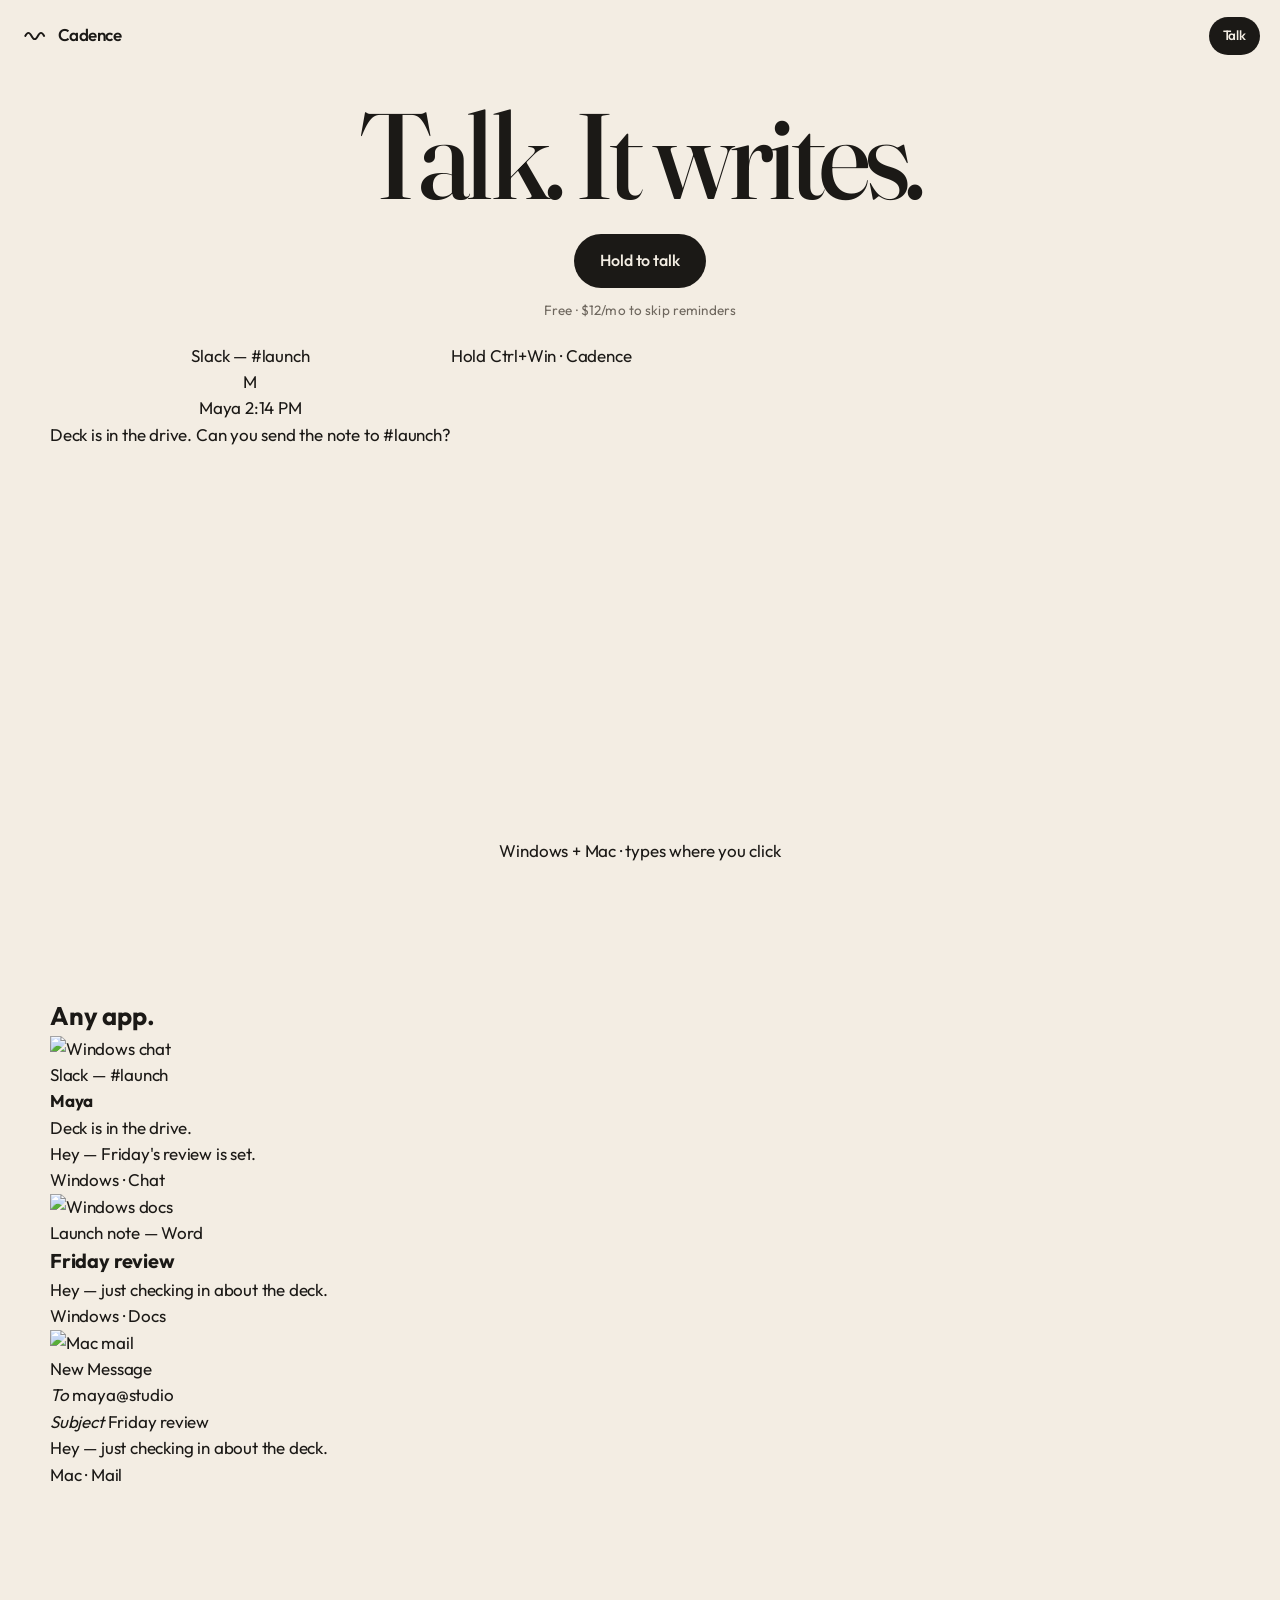
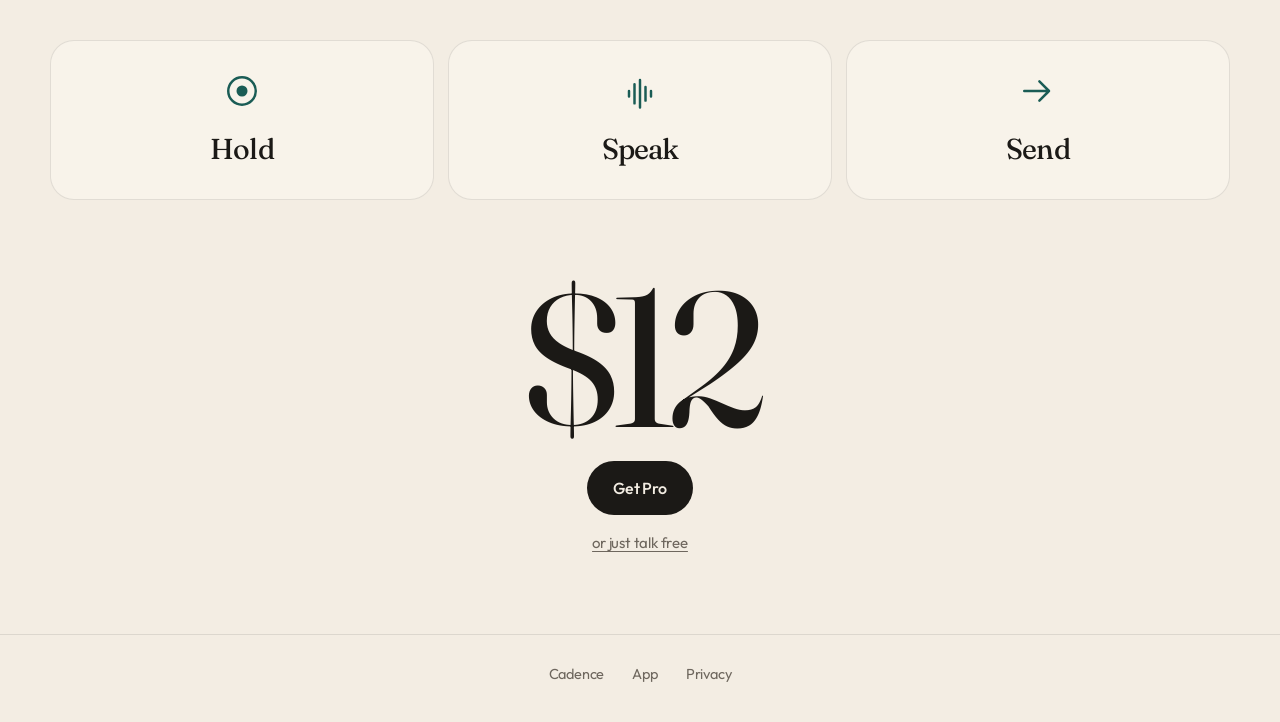
==== commit 4e470da4: "Hold to talk works on the homepage; Windows app visuals" ====
--- a/index.html
+++ b/index.html
@@ -3,10 +3,8 @@
   <head>
     <meta charset="utf-8">
     <meta name="viewport" content="width=device-width, initial-scale=1">
-    <title>
-      Cadence — Talk. It writes.
-    </title>
-    <meta name="description" content="Talk. Cadence writes the polished version. Free to start.">
+    <title>Cadence — Talk. It writes.</title>
+    <meta name="description" content="Talk. Cadence writes the polished version into the app you already have open. Free to start.">
     <link rel="icon" href="favicon.svg" type="image/svg+xml">
     <link rel="preconnect" href="https://fonts.googleapis.com">
     <link rel="preconnect" href="https://fonts.gstatic.com" crossorigin="">
@@ -18,66 +16,94 @@
       <div class="nav-inner">
         <a class="brand" href="index.html" aria-label="Cadence home">
           <svg class="brand-mark" viewBox="0 0 32 32" fill="none" aria-hidden="true">
-            <path d="M6 16c2.4-4.8 4.8-4.8 7.2 0s4.8 4.8 7.2 0 4.8-4.8 7.2 0" stroke="currentColor" stroke-width="2.2" stroke-linecap="round">
-            </path>
+            <path d="M6 16c2.4-4.8 4.8-4.8 7.2 0s4.8 4.8 7.2 0 4.8-4.8 7.2 0" stroke="currentColor" stroke-width="2.2" stroke-linecap="round"></path>
           </svg>
           Cadence
         </a>
         <div class="nav-cta">
-          <a class="btn btn-ink btn-sm" href="app.html">
-            Talk
-          </a>
+          <button type="button" class="btn btn-ink btn-sm" id="nav-talk">Talk</button>
         </div>
       </div>
     </header>
     <main>
       <section class="hero sell-hero">
         <div class="wrap sell-pitch">
-          <h1 class="display reveal">
-            Talk. It writes.
-          </h1>
+          <h1 class="display reveal">Talk. It writes.</h1>
           <div class="hero-actions reveal reveal-2">
-            <a class="btn btn-ink btn-lg" href="app.html">
-              Hold to talk
-            </a>
+            <button class="btn btn-ink btn-lg" type="button" id="hold-talk">Hold to talk</button>
           </div>
-          <p class="sell-fine reveal reveal-3">
-            Free · $12/mo to skip reminders
-          </p>
+          <p class="sell-fine reveal reveal-3">Free · $12/mo to skip reminders</p>
+          <p id="talk-status" class="talk-status" hidden></p>
         </div>
         <div class="wrap-wide sell-stage-wrap">
-          <div class="stage sell-stage" aria-live="polite">
-            <div class="stage-grid">
-              <div class="stage-col">
-                <div class="stage-label">
-                  Spoken
+          <div class="win11" aria-live="polite">
+            <div class="win11-title">
+              <div class="win11-dots" aria-hidden="true">
+                <span></span><span></span><span></span>
+              </div>
+              <div class="win11-name">Slack — #launch</div>
+              <div class="win11-caps" aria-hidden="true">
+                <span class="win11-min"></span>
+                <span class="win11-max"></span>
+                <span class="win11-x"></span>
+              </div>
+            </div>
+            <div class="win11-thread">
+              <article class="win11-msg">
+                <div class="win11-avatar">M</div>
+                <div>
+                  <div class="win11-who">Maya <time>2:14 PM</time></div>
+                  <p>Deck is in the drive. Can you send the note to #launch?</p>
                 </div>
-                <div id="hero-raw" class="stage-text is-raw">
+              </article>
+            </div>
+            <div class="win11-compose">
+              <div id="win-typed" class="win11-typed" data-placeholder="Message #launch"></div>
+            </div>
+          </div>
+          <div class="cadence-pill" aria-hidden="true">
+            <span class="cadence-wave"><i></i><i></i><i></i><i></i><i></i></span>
+            <span>Hold Ctrl+Win · Cadence</span>
+          </div>
+          <p id="hero-raw" class="hero-spoken"></p>
+        </div>
+        <p class="sell-line">Windows + Mac · types where you click</p>
+      </section>
+      <section class="sell-proof">
+        <div class="wrap">
+          <h2>Any app.</h2>
+          <div class="proof-grid">
+            <figure>
+              <div class="proof-shot">
+                <img src="cadence-windows-slack.png" alt="Windows chat">
+                <div class="proof-fake proof-chat" aria-hidden="true">
+                  <div class="pf-bar"><i></i><i></i><i></i><span>Slack — #launch</span></div>
+                  <div class="pf-body"><b>Maya</b><p>Deck is in the drive.</p><div class="pf-type">Hey — Friday's review is set.</div></div>
                 </div>
               </div>
-              <div class="stage-col">
-                <div class="stage-label">
-                  Sent
-                </div>
-                <div id="hero-clean" class="stage-text is-clean">
+              <figcaption>Windows · Chat</figcaption>
+            </figure>
+            <figure>
+              <div class="proof-shot">
+                <img src="cadence-windows-word.png" alt="Windows docs">
+                <div class="proof-fake proof-doc" aria-hidden="true">
+                  <div class="pf-bar pf-blue"><i></i><i></i><i></i><span>Launch note — Word</span></div>
+                  <div class="pf-page"><h3>Friday review</h3><p>Hey — just checking in about the deck.</p></div>
                 </div>
               </div>
-            </div>
+              <figcaption>Windows · Docs</figcaption>
+            </figure>
+            <figure>
+              <div class="proof-shot">
+                <img src="cadence-mac-mail.png" alt="Mac mail">
+                <div class="proof-fake proof-mail" aria-hidden="true">
+                  <div class="pf-bar"><i></i><i></i><i></i><span>New Message</span></div>
+                  <div class="pf-mail"><em>To</em> maya@studio<br><em>Subject</em> Friday review<p>Hey — just checking in about the deck.</p></div>
+                </div>
+              </div>
+              <figcaption>Mac · Mail</figcaption>
+            </figure>
           </div>
-        </div>
-        <div class="platforms sell-platforms" aria-label="Platforms">
-          <span class="chip">
-            Mac
-          </span>
-          <span class="chip">
-            Win
-          </span>
-          <span class="chip">
-            iPhone
-          </span>
-          <span class="chip">
-            Android
-          </span>
         </div>
       </section>
       <section class="sell-steps">
@@ -85,52 +111,36 @@
           <article class="sell-tile">
             <span class="sell-ico" aria-hidden="true">
               <svg viewBox="0 0 32 32" fill="none">
-                <circle cx="16" cy="16" r="10" stroke="currentColor" stroke-width="1.8">
-                </circle>
-                <circle cx="16" cy="16" r="4" fill="currentColor">
-                </circle>
+                <circle cx="16" cy="16" r="10" stroke="currentColor" stroke-width="1.8"></circle>
+                <circle cx="16" cy="16" r="4" fill="currentColor"></circle>
               </svg>
             </span>
-            <h2>
-              Hold
-            </h2>
+            <h2>Hold</h2>
           </article>
           <article class="sell-tile">
             <span class="sell-ico" aria-hidden="true">
               <svg viewBox="0 0 32 32" fill="none">
-                <path d="M8 16v4M12 11v14M16 8v20M20 13v10M24 16v4" stroke="currentColor" stroke-width="1.8" stroke-linecap="round">
-                </path>
+                <path d="M8 16v4M12 11v14M16 8v20M20 13v10M24 16v4" stroke="currentColor" stroke-width="1.8" stroke-linecap="round"></path>
               </svg>
             </span>
-            <h2>
-              Speak
-            </h2>
+            <h2>Speak</h2>
           </article>
           <article class="sell-tile">
             <span class="sell-ico" aria-hidden="true">
               <svg viewBox="0 0 32 32" fill="none">
-                <path d="M6 16h18M17 9l7 7-7 7" stroke="currentColor" stroke-width="1.8" stroke-linecap="round" stroke-linejoin="round">
-                </path>
+                <path d="M6 16h18M17 9l7 7-7 7" stroke="currentColor" stroke-width="1.8" stroke-linecap="round" stroke-linejoin="round"></path>
               </svg>
             </span>
-            <h2>
-              Send
-            </h2>
+            <h2>Send</h2>
           </article>
         </div>
       </section>
       <section class="sell-price">
         <div class="wrap">
-          <p class="sell-dollar">
-            $12
-          </p>
-          <a class="btn btn-ink btn-lg" href="checkout.html">
-            Get Pro
-          </a>
+          <p class="sell-dollar">$12</p>
+          <a class="btn btn-ink btn-lg" href="checkout.html">Get Pro</a>
           <p class="sell-or">
-            <a href="app.html">
-              or just talk free
-            </a>
+            <a href="#hold-talk" id="talk-free">or just talk free</a>
           </p>
         </div>
       </section>
@@ -138,19 +148,15 @@
     <footer class="footer sell-footer">
       <div class="wrap">
         <nav>
-          <a href="index.html">
-            Cadence
-          </a>
-          <a href="app.html">
-            App
-          </a>
-          <a href="privacy.html">
-            Privacy
-          </a>
+          <a href="index.html">Cadence</a>
+          <a href="app.html">App</a>
+          <a href="privacy.html">Privacy</a>
         </nav>
       </div>
     </footer>
-    <script src="site.js">
-    </script>
+    <script src="config.js"></script>
+    <script src="billing.js"></script>
+    <script src="site.js"></script>
+    <script src="home-talk.js"></script>
   </body>
 </html>
--- a/styles.css
+++ b/styles.css
@@ -635,3 +635,132 @@
 @media (max-width: 920px) {
   .checkout-grid { grid-template-columns: 1fr; }
 }
+
+/* 10-second sell */
+body.sell .promo { display: none; }
+body.sell .nav-links,
+body.sell .nav-toggle { display: none; }
+
+body.sell .sell-hero {
+  min-height: calc(100svh - var(--nav-h));
+  display: flex;
+  flex-direction: column;
+  justify-content: center;
+  align-items: center;
+  gap: 22px;
+  padding: 28px 0 36px;
+  text-align: center;
+}
+body.sell .sell-pitch { width: min(920px, calc(100% - 40px)); }
+body.sell .sell-hero h1 {
+  font-size: clamp(3.8rem, 11vw, 7.6rem);
+  max-width: none;
+  letter-spacing: -0.045em;
+  line-height: 0.92;
+}
+body.sell .sell-hero .hero-actions { margin-top: 22px; justify-content: center; }
+body.sell .sell-fine {
+  margin-top: 12px;
+  font-size: 13.5px;
+  color: var(--muted);
+  letter-spacing: 0.01em;
+}
+
+body.sell .sell-stage-wrap {
+  width: min(1180px, calc(100% - 32px));
+  flex: 1 1 auto;
+  display: flex;
+  min-height: 0;
+}
+body.sell .sell-stage {
+  margin: 4px auto 0;
+  width: 100%;
+  display: flex;
+  flex-direction: column;
+  min-height: clamp(280px, 48vh, 560px);
+  border-radius: 36px;
+  box-shadow: 0 28px 70px rgba(27, 25, 22, 0.1);
+}
+body.sell .sell-stage .stage-bar { display: none; }
+body.sell .sell-stage .stage-grid {
+  flex: 1;
+  min-height: clamp(260px, 46vh, 540px);
+  grid-template-columns: 1fr 1fr;
+}
+body.sell .sell-stage .stage-col {
+  padding: 28px 32px 36px;
+  display: flex;
+  flex-direction: column;
+}
+body.sell .sell-stage .stage-label { font-size: 11px; letter-spacing: 0.16em; }
+body.sell .sell-stage .stage-text {
+  flex: 1;
+  font-size: clamp(1.05rem, 1.7vw, 1.35rem);
+  min-height: 0;
+  line-height: 1.55;
+}
+body.sell .sell-stage .stage-text.is-clean {
+  font-size: clamp(1.2rem, 2vw, 1.55rem);
+  line-height: 1.45;
+}
+body.sell .sell-platforms { justify-content: center; gap: 8px; padding-bottom: 4px; }
+body.sell .sell-platforms .chip {
+  height: 28px; padding: 0 10px; font-size: 12px;
+  background: transparent; border: 1px solid var(--line-strong);
+}
+
+body.sell .sell-steps { padding: 56px 0 28px; }
+body.sell .sell-tiles {
+  display: grid;
+  grid-template-columns: repeat(3, 1fr);
+  gap: 14px;
+}
+body.sell .sell-tile {
+  background: var(--card);
+  border: 1px solid var(--line);
+  border-radius: 24px;
+  min-height: 160px;
+  display: flex;
+  flex-direction: column;
+  align-items: center;
+  justify-content: center;
+  gap: 14px;
+}
+body.sell .sell-tile h2 {
+  font-family: var(--font-serif);
+  font-size: 1.8rem;
+  font-weight: 450;
+  letter-spacing: -0.03em;
+}
+body.sell .sell-ico { width: 44px; height: 44px; color: var(--accent); }
+body.sell .sell-ico svg { width: 44px; height: 44px; }
+body.sell .sell-price { text-align: center; padding: 48px 0 80px; }
+body.sell .sell-dollar {
+  font-family: var(--font-serif);
+  font-size: clamp(6.4rem, 18vw, 12rem);
+  letter-spacing: -0.06em;
+  line-height: 0.85;
+  margin-bottom: 22px;
+}
+body.sell .sell-or { margin-top: 16px; font-size: 15px; color: var(--muted); }
+body.sell .sell-or a { text-decoration: underline; text-underline-offset: 3px; }
+body.sell .sell-footer { padding: 28px 0 36px; text-align: center; }
+body.sell .sell-footer nav { justify-content: center; gap: 28px; }
+
+@media (max-width: 920px) {
+  body.sell .sell-hero { min-height: auto; padding-top: 20px; gap: 18px; }
+  body.sell .sell-stage { min-height: 0; }
+  body.sell .sell-stage .stage-grid { grid-template-columns: 1fr; min-height: 0; }
+  body.sell .sell-stage .stage-col + .stage-col { border-left: 0; border-top: 1px solid var(--line); }
+  body.sell .sell-stage .stage-text { min-height: 7.5em; }
+  body.sell .sell-tiles { grid-template-columns: 1fr; }
+  body.sell .sell-tile { min-height: 110px; flex-direction: row; justify-content: flex-start; padding: 0 22px; }
+}
+@media (max-width: 640px) {
+  body.sell .sell-hero h1 { font-size: 3.2rem; }
+  body.sell .sell-dollar { font-size: 5.4rem; }
+}
+
+.price-hero { padding: 28px 0 0; }
+.price-hero + section { padding-top: 12px; padding-bottom: 64px; }
+.price-card .fine { margin-top: 8px; }
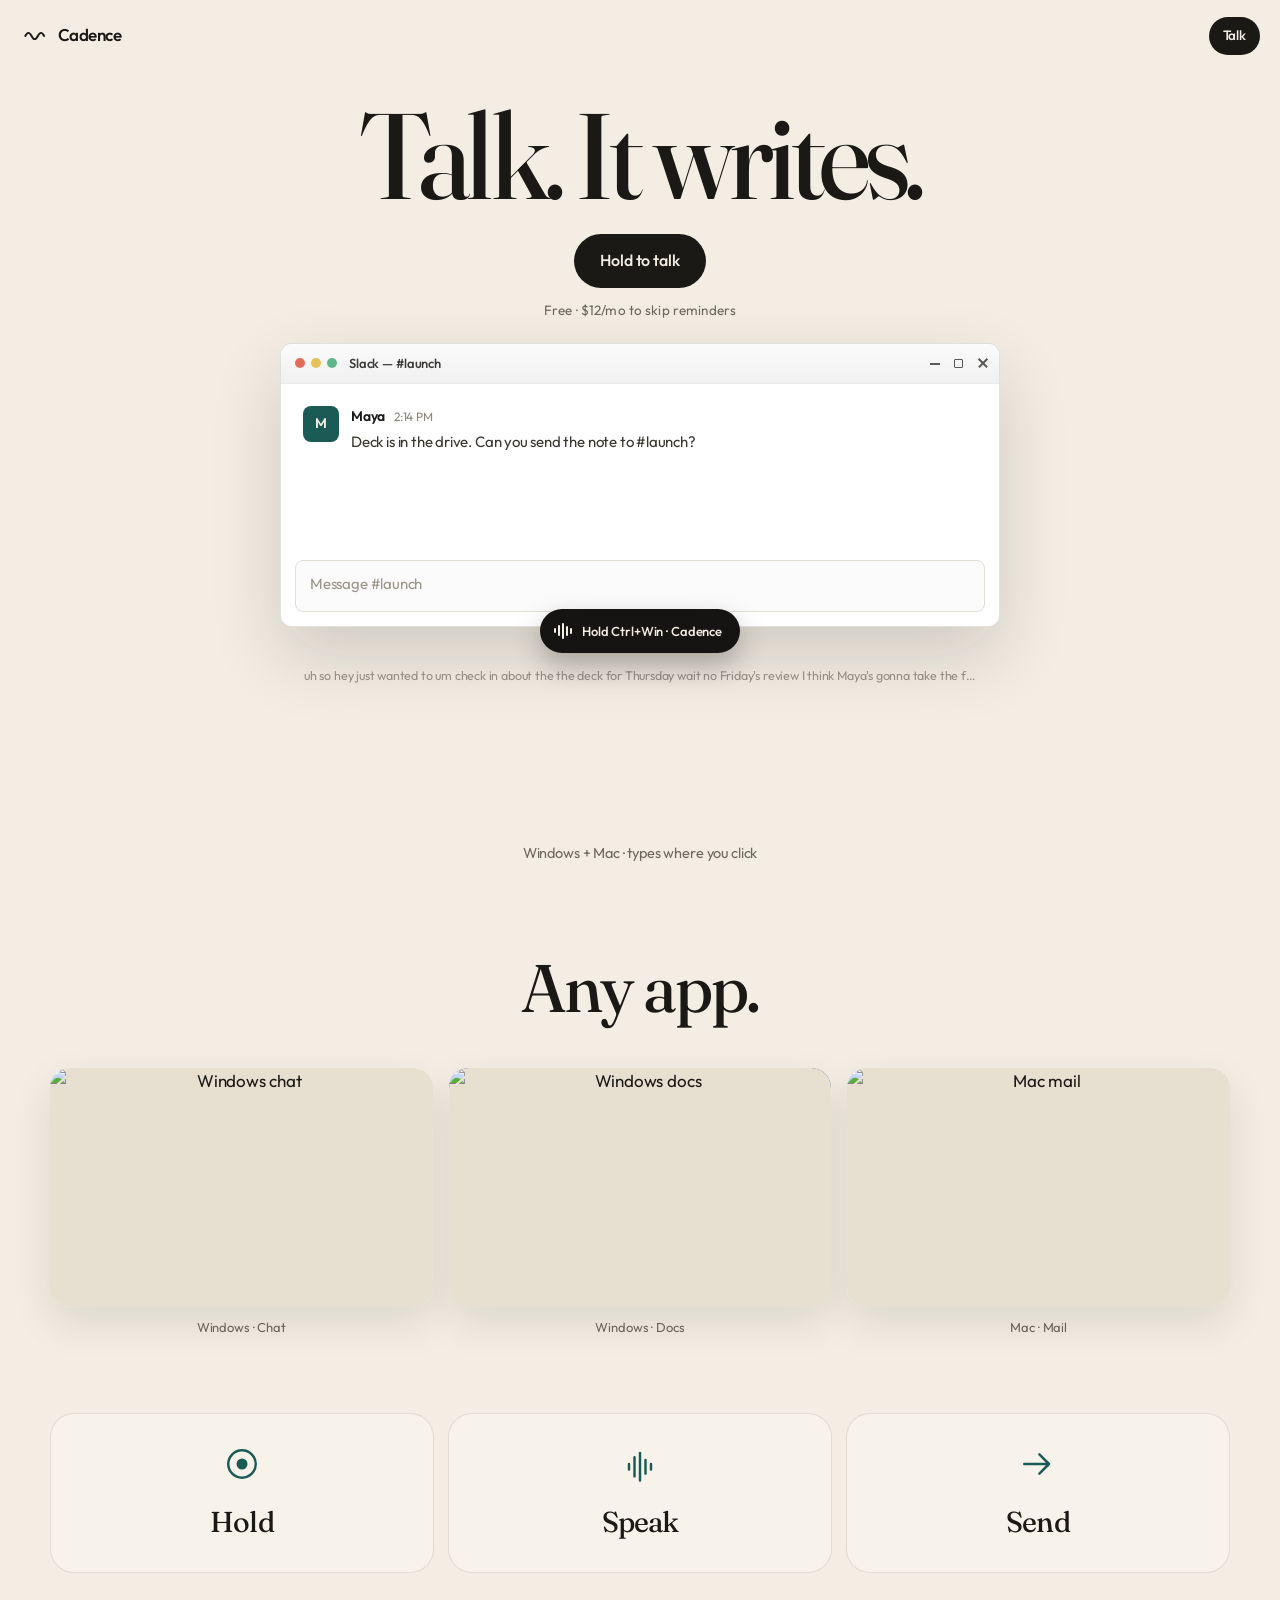
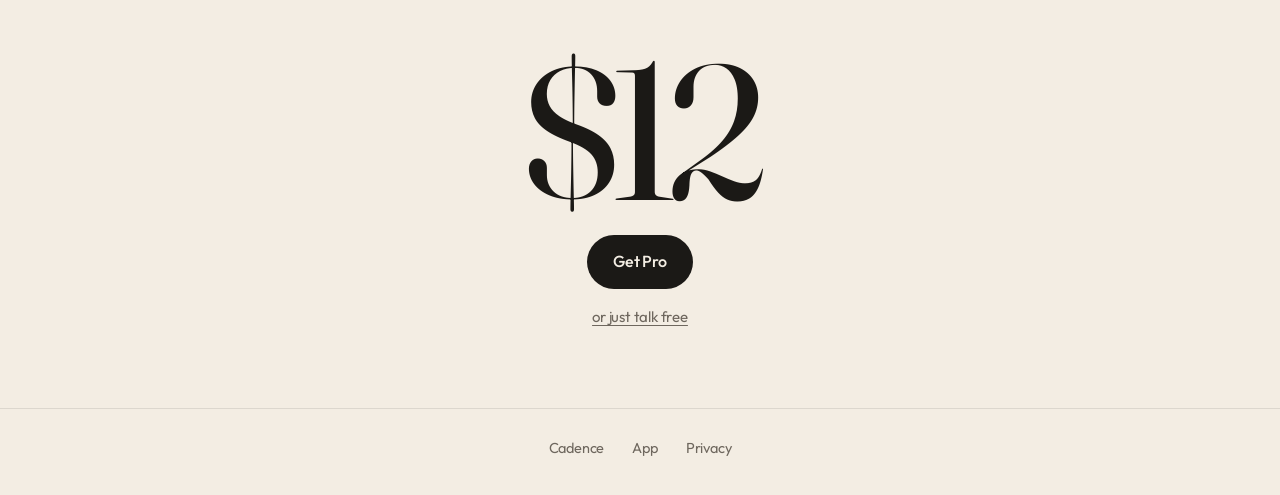
==== commit 80b0be0a: "Hold to talk works on the homepage; Windows app visuals" ====
--- a/index.html
+++ b/index.html
@@ -10,6 +10,7 @@
     <link rel="preconnect" href="https://fonts.gstatic.com" crossorigin="">
     <link href="https://fonts.googleapis.com/css2?family=Fraunces:ital,opsz,wght@0,9..144,400;0,9..144,500;0,9..144,600;1,9..144,400;1,9..144,520&family=Outfit:wght@300;400;500;560;600;700&display=swap" rel="stylesheet">
     <link rel="stylesheet" href="styles.css">
+    <link rel="stylesheet" href="home.css">
   </head>
   <body class="sell">
     <header class="nav" id="nav">
--- a/home.css
+++ b/home.css
@@ -0,0 +1,324 @@
+/* Homepage hold-to-talk + Windows chrome */
+.btn.is-hot,
+#hold-talk.is-hot,
+#nav-talk.is-hot {
+  background: var(--accent);
+  color: #F3EDE3;
+  box-shadow: 0 0 0 6px rgba(26, 92, 85, 0.18);
+}
+#hold-talk, #nav-talk {
+  user-select: none;
+  -webkit-user-select: none;
+  touch-action: none;
+}
+.talk-status {
+  margin-top: 10px;
+  font-size: 13.5px;
+  color: var(--accent-ink);
+}
+
+body.sell .sell-stage-wrap {
+  flex-direction: column;
+  align-items: center;
+  width: min(720px, calc(100% - 32px));
+}
+
+.win11 {
+  width: 100%;
+  background: #F3F3F3;
+  border: 1px solid rgba(0, 0, 0, 0.08);
+  border-radius: 12px;
+  box-shadow: 0 28px 70px rgba(27, 25, 22, 0.16), 0 2px 0 rgba(255,255,255,0.6) inset;
+  overflow: hidden;
+  text-align: left;
+  color: #1B1A19;
+}
+.win11-title {
+  display: flex;
+  align-items: center;
+  gap: 12px;
+  height: 40px;
+  padding: 0 12px 0 14px;
+  background: linear-gradient(180deg, #FBFBFB 0%, #F0F0F0 100%);
+  border-bottom: 1px solid rgba(0, 0, 0, 0.06);
+}
+.win11-dots {
+  display: flex;
+  gap: 6px;
+  flex: 0 0 auto;
+}
+.win11-dots span {
+  width: 10px;
+  height: 10px;
+  border-radius: 50%;
+  background: #C8C8C8;
+}
+.win11-dots span:nth-child(1) { background: #E36B5B; }
+.win11-dots span:nth-child(2) { background: #E6C15A; }
+.win11-dots span:nth-child(3) { background: #5CB88A; }
+.win11-name {
+  flex: 1;
+  font-size: 13px;
+  font-weight: 530;
+  color: #3B3A38;
+  letter-spacing: -0.01em;
+  white-space: nowrap;
+  overflow: hidden;
+  text-overflow: ellipsis;
+}
+.win11-caps {
+  display: flex;
+  align-items: center;
+  gap: 14px;
+  color: #5A5956;
+}
+.win11-min, .win11-max, .win11-x {
+  display: block;
+  width: 10px;
+  height: 10px;
+  position: relative;
+}
+.win11-min::after {
+  content: "";
+  position: absolute;
+  left: 0; right: 0; top: 5px;
+  height: 1.5px;
+  background: #5A5956;
+}
+.win11-max {
+  border: 1.5px solid #5A5956;
+  border-radius: 1px;
+  width: 9px;
+  height: 9px;
+}
+.win11-x::before, .win11-x::after {
+  content: "";
+  position: absolute;
+  left: 0; top: 4px;
+  width: 12px; height: 1.5px;
+  background: #5A5956;
+}
+.win11-x::before { transform: rotate(45deg); }
+.win11-x::after { transform: rotate(-45deg); }
+
+.win11-thread {
+  background: #FFFFFF;
+  min-height: 168px;
+  padding: 22px 22px 10px;
+}
+.win11-msg {
+  display: flex;
+  gap: 12px;
+  align-items: flex-start;
+}
+.win11-avatar {
+  width: 36px;
+  height: 36px;
+  border-radius: 8px;
+  background: #1A5C55;
+  color: #F3EDE3;
+  display: grid;
+  place-items: center;
+  font-size: 14px;
+  font-weight: 600;
+  flex: 0 0 auto;
+}
+.win11-who {
+  font-size: 14px;
+  font-weight: 600;
+  letter-spacing: -0.015em;
+  margin-bottom: 4px;
+}
+.win11-who time {
+  font-weight: 400;
+  color: #8A857C;
+  font-size: 12px;
+  margin-left: 6px;
+}
+.win11-msg p {
+  font-size: 15px;
+  line-height: 1.45;
+  color: #3A352F;
+}
+
+.win11-compose {
+  padding: 8px 14px 14px;
+  background: #FFFFFF;
+}
+.win11-typed {
+  min-height: 52px;
+  border: 1px solid #E2DED6;
+  border-radius: 8px;
+  padding: 12px 14px;
+  font-size: 15px;
+  line-height: 1.45;
+  color: #1B1916;
+  background: #FBFBFB;
+  white-space: pre-wrap;
+  word-break: break-word;
+}
+.win11-typed:empty::before {
+  content: attr(data-placeholder);
+  color: #9A948A;
+}
+
+.cadence-pill {
+  margin-top: -18px;
+  position: relative;
+  z-index: 2;
+  display: inline-flex;
+  align-items: center;
+  gap: 10px;
+  height: 44px;
+  padding: 0 18px 0 14px;
+  border-radius: 999px;
+  background: #161412;
+  color: #F3EDE3;
+  font-size: 13px;
+  font-weight: 520;
+  letter-spacing: -0.01em;
+  box-shadow: 0 12px 28px rgba(22, 20, 18, 0.28);
+}
+.cadence-wave {
+  display: inline-flex;
+  align-items: center;
+  gap: 2px;
+  height: 16px;
+}
+.cadence-wave i {
+  display: block;
+  width: 2px;
+  height: 6px;
+  border-radius: 2px;
+  background: #F3EDE3;
+  animation: wave 1s ease-in-out infinite;
+}
+.cadence-wave i:nth-child(1) { animation-delay: 0s; height: 5px; }
+.cadence-wave i:nth-child(2) { animation-delay: .12s; height: 11px; }
+.cadence-wave i:nth-child(3) { animation-delay: .24s; height: 16px; }
+.cadence-wave i:nth-child(4) { animation-delay: .12s; height: 10px; }
+.cadence-wave i:nth-child(5) { animation-delay: 0s; height: 6px; }
+@keyframes wave {
+  0%, 100% { transform: scaleY(0.55); opacity: 0.7; }
+  50% { transform: scaleY(1); opacity: 1; }
+}
+
+.hero-spoken {
+  margin-top: 14px;
+  max-width: 42rem;
+  font-size: 12.5px;
+  line-height: 1.4;
+  color: var(--faint);
+  min-height: 1.2em;
+  white-space: nowrap;
+  overflow: hidden;
+  text-overflow: ellipsis;
+}
+.hero-spoken:empty { visibility: hidden; }
+
+.sell-line {
+  margin-top: 8px;
+  font-size: 14.5px;
+  color: var(--muted);
+  letter-spacing: -0.01em;
+}
+
+.sell-proof {
+  padding: 36px 0 20px;
+  text-align: center;
+}
+.sell-proof h2 {
+  font-family: var(--font-serif);
+  font-size: clamp(2.4rem, 6vw, 4.2rem);
+  font-weight: 450;
+  letter-spacing: -0.035em;
+  margin-bottom: 28px;
+}
+.proof-grid {
+  display: grid;
+  grid-template-columns: repeat(3, 1fr);
+  gap: 16px;
+}
+.proof-grid figure { margin: 0; }
+.proof-grid img {
+  width: 100%;
+  aspect-ratio: 16 / 10;
+  object-fit: cover;
+  border-radius: 20px;
+  box-shadow: 0 16px 40px rgba(27, 25, 22, 0.1);
+  background: var(--sand);
+}
+.proof-grid figcaption {
+  margin-top: 10px;
+  font-size: 13px;
+  color: var(--muted);
+  letter-spacing: -0.01em;
+}
+
+@media (max-width: 920px) {
+  .proof-grid { grid-template-columns: 1fr; }
+  .win11-thread { min-height: 140px; }
+}
+
+.proof-shot {
+  position: relative;
+  aspect-ratio: 16 / 10;
+  border-radius: 20px;
+  overflow: hidden;
+  background: #E7DFD0;
+  box-shadow: 0 16px 40px rgba(27, 25, 22, 0.1);
+}
+.proof-shot img {
+  position: absolute;
+  inset: 0;
+  width: 100%;
+  height: 100%;
+  object-fit: cover;
+  z-index: 1;
+  border-radius: 0;
+  box-shadow: none;
+}
+.proof-shot.is-fallback img,
+.proof-grid img[hidden] { display: none; }
+.proof-fake {
+  position: absolute;
+  inset: 0;
+  background: #F6F3EC;
+  display: flex;
+  flex-direction: column;
+  text-align: left;
+}
+.pf-bar {
+  display: flex;
+  align-items: center;
+  gap: 6px;
+  height: 28px;
+  padding: 0 10px;
+  background: #F0EEE8;
+  font-size: 11px;
+  color: #5A5956;
+}
+.pf-bar.pf-blue { background: #2B579A; color: #fff; }
+.pf-bar i {
+  width: 8px; height: 8px; border-radius: 50%; background: #C8C8C8;
+}
+.pf-bar i:nth-child(1) { background: #E36B5B; }
+.pf-bar i:nth-child(2) { background: #E6C15A; }
+.pf-bar i:nth-child(3) { background: #5CB88A; }
+.pf-bar span { margin-left: 6px; }
+.pf-body, .pf-page, .pf-mail { padding: 12px 14px; font-size: 12px; color: #3A352F; }
+.pf-body b { display: block; font-size: 12px; margin-bottom: 4px; }
+.pf-type {
+  margin-top: 10px;
+  border: 1px solid #E2DED6;
+  border-radius: 6px;
+  padding: 8px;
+  background: #fff;
+}
+.pf-page h3 {
+  font-family: var(--font-serif);
+  font-size: 18px;
+  font-weight: 450;
+  margin-bottom: 8px;
+}
+.pf-mail em { color: #968E84; font-style: normal; margin-right: 8px; }
